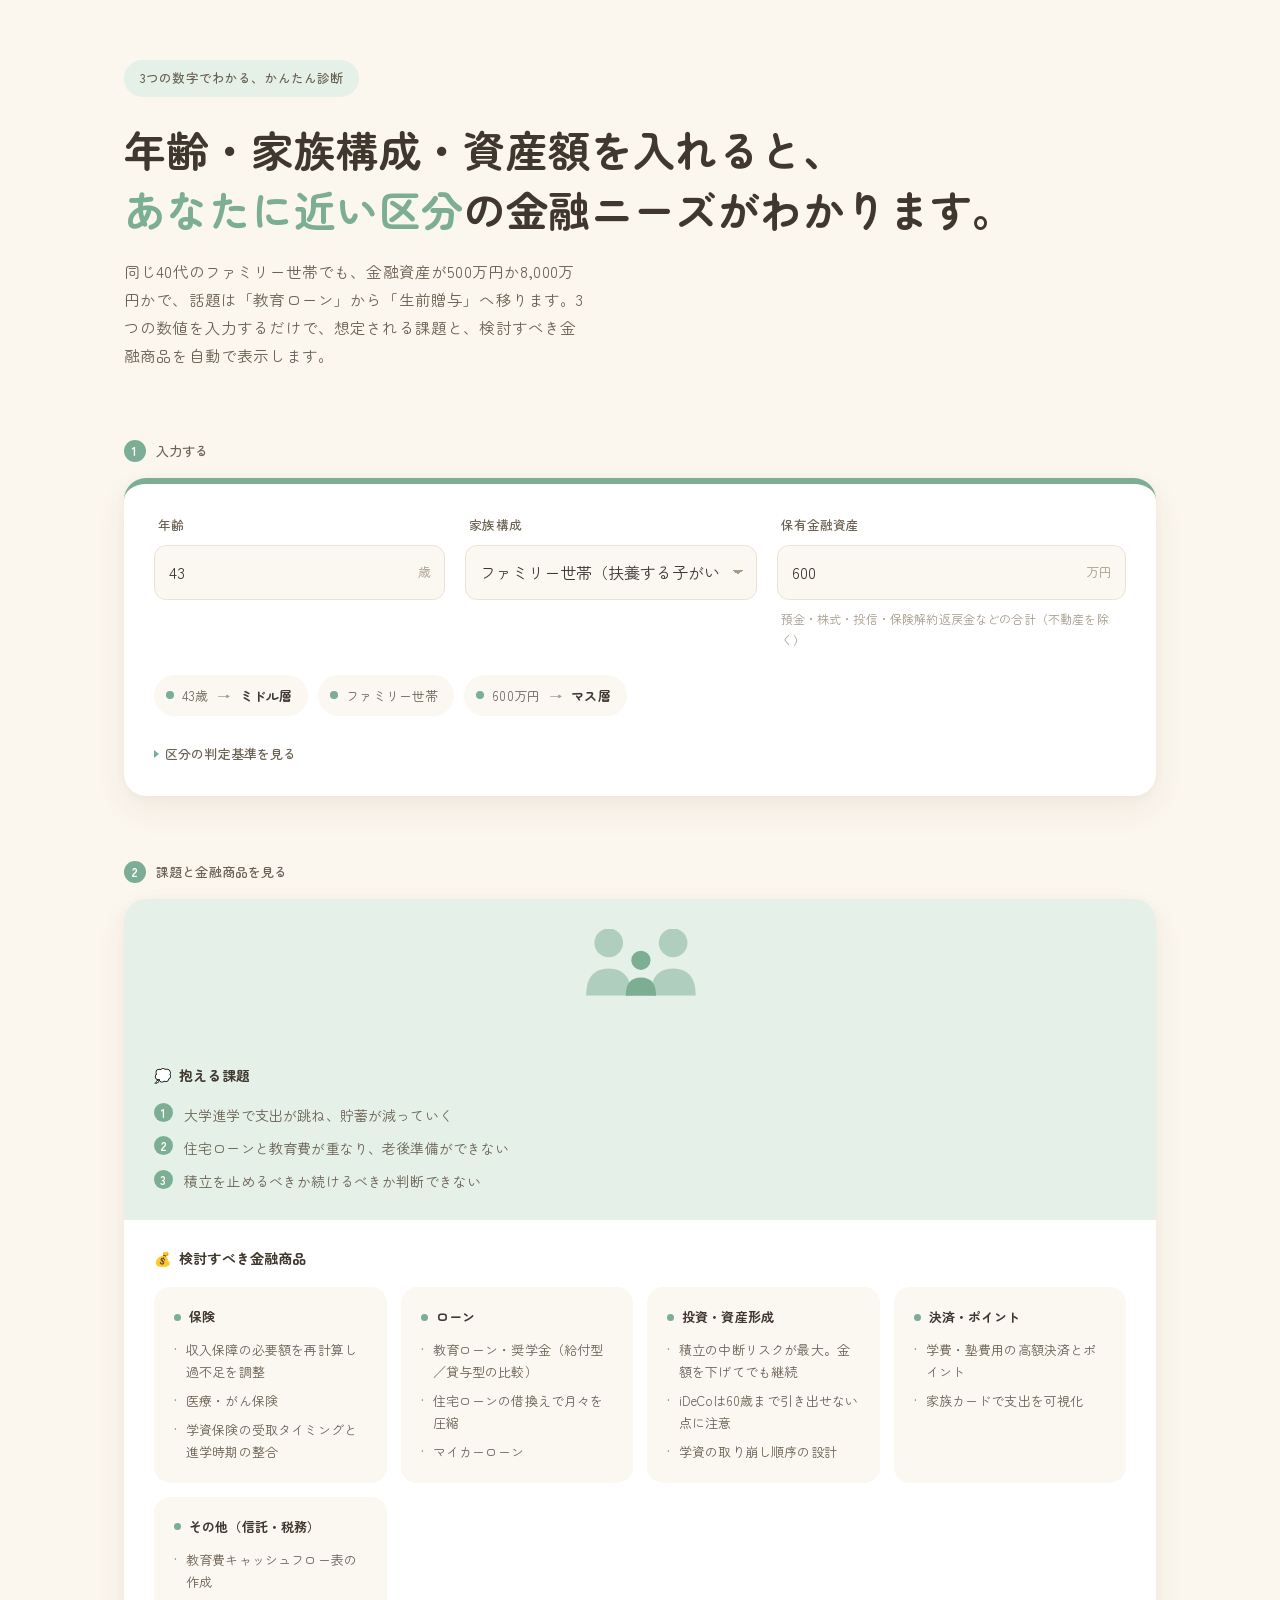
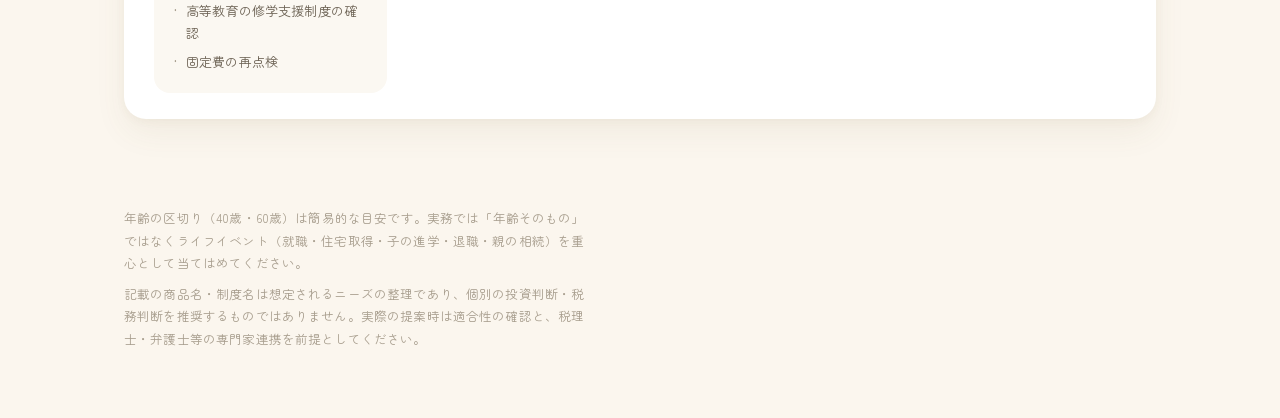
==== financial-segment-finder.html @ c8a55761 "feat: 年齢・家族構成・資産額から金融ニーズを診断するアプリを追加 3つの数値を入力すると27区分（年齢×世帯×資産）を自動判定し、想定される課題と検討すべき金融商品を表示する。  Co-Auth" ====
<!DOCTYPE html>
<html lang="ja">
<head>
<meta charset="utf-8">
<meta name="viewport" content="width=device-width, initial-scale=1">
<title>あなたの金融ニーズ診断 — 年齢×家族構成×資産</title>
<link rel="preconnect" href="https://fonts.googleapis.com">
<link rel="preconnect" href="https://fonts.gstatic.com" crossorigin>
<link href="https://fonts.googleapis.com/css2?family=Zen+Maru+Gothic:wght@400;500;700&display=swap" rel="stylesheet">
<style>
:root{
  --ink:#40382E;
  --ink-2:#6B6153;
  --muted:#A69C8C;
  --line:#ECE3D5;
  --paper:#FBF6EE;
  --surface:#FFFFFF;
  --surface-2:#FBF8F2;
  --mass:#7CAE93;
  --mass-soft:#E4F0E8;
  --upper:#E0A05F;
  --upper-soft:#FBEBD9;
  --wealth:#B489C4;
  --wealth-soft:#F3E7F6;
  --accent:var(--mass);
  --accent-soft:var(--mass-soft);
  --shadow:0 2px 10px rgba(120,96,60,.05), 0 14px 32px rgba(120,96,60,.07);
  --r-lg:22px;
  --r-md:16px;
  --r-sm:12px;
}
*{box-sizing:border-box}
html{-webkit-text-size-adjust:100%}
body{
  margin:0; background:var(--paper); color:var(--ink);
  font-family:"Zen Maru Gothic",-apple-system,"Hiragino Kaku Gothic ProN",sans-serif;
  font-size:15.5px; line-height:1.8; letter-spacing:.01em;
}
.wrap{max-width:1080px;margin:0 auto;padding:0 24px}

/* ---------- hero ---------- */
header{padding:60px 0 36px}
.eyebrow{
  display:inline-flex;align-items:center;gap:8px;
  font-size:12.5px;color:var(--ink-2);background:var(--accent-soft);
  padding:7px 16px;border-radius:999px;margin:0 0 22px;font-weight:500;
  transition:background .35s;
}
h1{
  font-family:"Zen Maru Gothic",sans-serif;font-weight:700;
  font-size:clamp(26px,4.6vw,42px);line-height:1.45;margin:0 0 18px;letter-spacing:.01em;
  text-wrap:balance;
}
h1 .n{font-style:normal;color:var(--accent);transition:color .4s}
.lede{max-width:58ch;color:var(--ink-2);margin:0}

/* ---------- form ---------- */
.form-sec{padding:20px 0 0}
.step-label{display:flex;align-items:center;gap:10px;font-size:13px;color:var(--ink-2);margin-bottom:16px;font-weight:500}
.step-num{
  display:inline-flex;align-items:center;justify-content:center;width:22px;height:22px;
  border-radius:999px;background:var(--accent);color:#fff;font-size:12px;font-weight:700;flex:0 0 auto;
  transition:background .35s;
}
.form-card{
  background:var(--surface);border-radius:var(--r-lg);padding:30px;
  box-shadow:var(--shadow);border-top:6px solid var(--accent);transition:border-color .35s;
}
.form-grid{display:grid;grid-template-columns:1fr 1fr 1.2fr;gap:20px}
.field{display:flex;flex-direction:column;gap:8px}
.field label{font-size:12.5px;color:var(--ink-2);font-weight:500;padding-left:4px}
.field .inputwrap{position:relative;display:flex;align-items:center}
.field input,.field select{
  width:100%;font:inherit;font-size:16px;color:var(--ink);background:var(--surface-2);
  border:1.5px solid var(--line);border-radius:var(--r-sm);padding:12px 14px;appearance:none;
  transition:border-color .2s, box-shadow .2s;
}
.field input[type="number"]{padding-right:46px}
.field .unit{position:absolute;right:14px;font-size:13px;color:var(--muted);pointer-events:none}
.field select{padding-right:34px;background-image:linear-gradient(45deg,transparent 50%,var(--muted) 50%),linear-gradient(135deg,var(--muted) 50%,transparent 50%);background-position:calc(100% - 18px) center,calc(100% - 13px) center;background-size:5px 5px,5px 5px;background-repeat:no-repeat}
.field input:focus,.field select:focus{outline:none;border-color:var(--accent);box-shadow:0 0 0 4px var(--accent-soft)}
.field .hint{font-size:12px;color:var(--muted);padding-left:4px}

.badges{display:flex;gap:10px;flex-wrap:wrap;margin-top:24px}
.badge{
  display:flex;align-items:center;gap:8px;padding:9px 16px 9px 12px;
  background:var(--surface-2);border-radius:999px;font-size:13px;color:var(--ink-2);
}
.badge .dot{width:8px;height:8px;border-radius:50%;background:var(--tint,var(--accent));flex:0 0 auto}
.badge b{font-weight:700;color:var(--ink)}
.badge .arrow{color:var(--muted);margin:0 1px}

details.legend{margin-top:22px}
details.legend summary{cursor:pointer;font-size:13px;color:var(--ink-2);list-style:none;font-weight:500;display:inline-flex;align-items:center;gap:6px}
details.legend summary::-webkit-details-marker{display:none}
details.legend summary::before{content:"";width:0;height:0;border-left:5px solid var(--accent);border-top:4px solid transparent;border-bottom:4px solid transparent;transition:transform .2s}
details.legend[open] summary::before{transform:rotate(90deg)}
.legend-grid{display:grid;grid-template-columns:repeat(3,1fr);gap:12px;margin-top:16px}
.legend-col{background:var(--surface-2);padding:16px 18px;border-radius:var(--r-md)}
.legend-col h4{font-size:12.5px;color:var(--ink-2);margin:0 0 10px;font-weight:700}
.legend-col ul{margin:0;padding:0;list-style:none;font-size:13px}
.legend-col li{padding:3px 0;color:var(--ink-2)}
.legend-col li b{color:var(--ink);font-weight:700}
.legend-col li span{color:var(--muted);font-size:11.5px}

/* ---------- result ---------- */
.result-sec{padding:34px 0 8px}
.result-empty{
  background:var(--surface);border-radius:var(--r-lg);padding:56px 28px;text-align:center;
  color:var(--muted);font-size:14px;border:1.5px dashed var(--line);
}
.detail{background:var(--surface);border-radius:var(--r-lg);box-shadow:var(--shadow);overflow:hidden}
.d-portrait{display:flex;align-items:center;justify-content:center;padding:30px 20px 16px;background:var(--tint-soft,var(--accent-soft));transition:background .3s}
.d-portrait svg{width:184px;height:92px;display:block}
.d-issues{padding:26px 30px;background:var(--tint-soft,var(--accent-soft));transition:background .3s}
.d-issues h4{margin:0 0 14px;font-size:14px;color:var(--ink);font-weight:700;display:flex;align-items:center;gap:8px}
.d-issues h4::before{content:"💭"}
.d-issues ol{margin:0;padding-left:0;list-style:none;display:grid;gap:8px;counter-reset:i}
.d-issues li{padding-left:30px;position:relative;font-size:14px;color:var(--ink-2)}
.d-issues li::before{
  content:counter(i);counter-increment:i;position:absolute;left:0;top:.05em;
  font-size:11.5px;font-weight:700;color:#fff;background:var(--tint,var(--accent));
  width:19px;height:19px;border-radius:50%;display:grid;place-items:center;
}
.d-products{padding:26px 30px}
.d-products>h4{margin:0 0 16px;font-size:14px;color:var(--ink);font-weight:700;display:flex;align-items:center;gap:8px}
.d-products>h4::before{content:"💰"}
.needs{display:grid;grid-template-columns:repeat(auto-fit,minmax(220px,1fr));gap:14px}
.need{background:var(--surface-2);padding:18px 20px 20px;border-radius:var(--r-md)}
.need h5{margin:0 0 10px;font-size:13px;font-weight:700;color:var(--ink);display:flex;align-items:center;gap:8px}
.need h5::before{content:"";width:7px;height:7px;border-radius:50%;background:var(--tint,var(--accent));flex:0 0 auto}
.need ul{margin:0;padding-left:0;list-style:none;display:grid;gap:7px}
.need li{font-size:13px;line-height:1.7;color:var(--ink-2);padding-left:12px;position:relative}
.need li::before{content:"·";position:absolute;left:0;color:var(--muted);font-weight:700}

footer{padding:44px 0 60px;margin-top:36px;color:var(--muted);font-size:12.5px}
footer p{max-width:66ch;margin:0 0 8px}

@media (max-width:820px){
  .form-grid{grid-template-columns:1fr}
  .legend-grid{grid-template-columns:1fr}
  .form-card{padding:22px}
}
@media (prefers-reduced-motion:reduce){*{transition:none!important;animation:none!important}}
@media print{footer{display:none}body{background:#fff}}
</style>
</head>
<body>
<div class="wrap">

<header>
  <span class="eyebrow" id="eyebrow">3つの数字でわかる、かんたん診断</span>
  <h1>年齢・家族構成・資産額を入れると、<br><em class="n">あなたに近い区分</em>の金融ニーズがわかります。</h1>
  <p class="lede">同じ40代のファミリー世帯でも、金融資産が500万円か8,000万円かで、話題は「教育ローン」から「生前贈与」へ移ります。3つの数値を入力するだけで、想定される課題と、検討すべき金融商品を自動で表示します。</p>
</header>

<section class="form-sec">
  <p class="step-label"><span class="step-num">1</span>入力する</p>
  <div class="form-card" id="formCard">
    <div class="form-grid">
      <div class="field">
        <label for="ageInput">年齢</label>
        <div class="inputwrap">
          <input type="number" id="ageInput" min="0" max="110" step="1" value="43" inputmode="numeric">
          <span class="unit">歳</span>
        </div>
      </div>
      <div class="field">
        <label for="hhInput">家族構成</label>
        <select id="hhInput">
          <option value="1">単身世帯</option>
          <option value="2">夫婦世帯（子なし／子が独立）</option>
          <option value="3" selected>ファミリー世帯（扶養する子がいる）</option>
        </select>
      </div>
      <div class="field">
        <label for="assetInput">保有金融資産</label>
        <div class="inputwrap">
          <input type="number" id="assetInput" min="0" step="10" value="600" inputmode="numeric">
          <span class="unit">万円</span>
        </div>
        <span class="hint">預金・株式・投信・保険解約返戻金などの合計（不動産を除く）</span>
      </div>
    </div>

    <div class="badges" id="badges"></div>

    <details class="legend">
      <summary>区分の判定基準を見る</summary>
      <div class="legend-grid">
        <div class="legend-col">
          <h4>年齢</h4>
          <ul>
            <li><b>若年層</b> <span>39歳以下</span></li>
            <li><b>ミドル層</b> <span>40〜59歳</span></li>
            <li><b>シニア層</b> <span>60歳以上</span></li>
          </ul>
        </div>
        <div class="legend-col">
          <h4>家族構成</h4>
          <ul>
            <li><b>単身世帯</b> <span>自分ひとりの意思決定</span></li>
            <li><b>夫婦世帯</b> <span>子なし／子独立後</span></li>
            <li><b>ファミリー世帯</b> <span>扶養する子がいる</span></li>
          </ul>
        </div>
        <div class="legend-col">
          <h4>保有金融資産</h4>
          <ul>
            <li><b>マス層</b> <span>3,000万円未満</span></li>
            <li><b>アッパーマス層</b> <span>3,000万円〜1億円未満</span></li>
            <li><b>富裕層</b> <span>1億円以上</span></li>
          </ul>
        </div>
      </div>
    </details>
  </div>
</section>

<section class="result-sec">
  <p class="step-label" style="margin-top:30px"><span class="step-num">2</span>課題と金融商品を見る</p>
  <div id="resultArea"></div>
</section>

<footer>
  <p>年齢の区切り（40歳・60歳）は簡易的な目安です。実務では「年齢そのもの」ではなくライフイベント（就職・住宅取得・子の進学・退職・親の相続）を重心として当てはめてください。</p>
  <p>記載の商品名・制度名は想定されるニーズの整理であり、個別の投資判断・税務判断を推奨するものではありません。実際の提案時は適合性の確認と、税理士・弁護士等の専門家連携を前提としてください。</p>
</footer>

</div>

<script>
const AGES={y:{n:"若年層"},m:{n:"ミドル層"},s:{n:"シニア層"}};
const HHS={1:{n:"単身世帯"},2:{n:"夫婦世帯"},3:{n:"ファミリー世帯"}};
const TIERS={
  a:{n:"マス層",tint:"var(--mass)",soft:"var(--mass-soft)",hex:"#7CAE93"},
  b:{n:"アッパーマス層",tint:"var(--upper)",soft:"var(--upper-soft)",hex:"#E0A05F"},
  c:{n:"富裕層",tint:"var(--wealth)",soft:"var(--wealth-soft)",hex:"#B489C4"}
};

function person(x,y,scale,color,opacity){
  return `<g transform="translate(${x} ${y}) scale(${scale})" fill="${color}" fill-opacity="${opacity}">
    <circle cx="0" cy="0" r="19"/>
    <path d="M -30 70 Q -30 34 0 34 Q 30 34 30 70 Z"/>
  </g>`;
}
function personSVG(hhKey,hex){
  let g="";
  if(hhKey==="1"){
    g=person(100,16,1,hex,1);
  }else if(hhKey==="2"){
    g=person(76,15,0.92,hex,0.55)+person(126,17,1,hex,1);
  }else{
    g=person(66,15,0.82,hex,0.5)+person(136,15,0.82,hex,0.5)+person(101,34,0.55,hex,1);
  }
  return `<svg viewBox="0 0 200 100" xmlns="http://www.w3.org/2000/svg" role="img" aria-label="世帯構成のイメージイラスト">${g}</svg>`;
}

const D={
"y1a":{issues:["手取りが増えず貯蓄ペースが上がらない","奨学金という負債を抱えたまま資産形成を始めていいのか分からない","保険は必要なのか、そもそも何に入るべきか判断できない"],
ins:["掛け捨ての就業不能・所得補償を最小限（死亡保障の必要性は低い）","医療は高額療養費制度を前提に薄く","スマホ保険・少額短期など『ついで加入』が接点になる"],
loan:["奨学金の借換え・繰上返済シミュレーション","リボ／カードローン残高の適正化と一本化","家賃保証、スマホ端末分割、少額のフリーローン"],
inv:["NISAつみたて投資枠 月1〜3万円、全世界株インデックス1本から","企業型DC／iDeCoの最低拠出","ポイント投資・100円積立など『心理的ハードルの低い入口』"],
pay:["給与受取をネット銀行に集約し手数料無料枠を活用","コード決済＋クレカを1経済圏に寄せて還元率を最大化","家計簿アプリ連携による支出の可視化"],
etc:["緊急予備資金（生活費3〜6か月）の確保が投資より先","給与前払い・BNPLの使いすぎ防止","ふるさと納税の初回体験"]},

"y1b":{issues:["所得税・住民税が重く、控除の使い残しがある","現預金と自社株に偏り、分散できていない","独身のまま、いつ何に備えるべきかの軸がない"],
ins:["高額の就業不能・所得補償（収入が資産形成の源泉）","変額保険・外貨建てを税制メリットの観点で検討","海外出張が多ければクレカ付帯を超える旅行傷害保険"],
loan:["単身向けマンション購入の住宅ローン＋住宅ローン控除","投資用ワンルームの勧誘に対する冷静な採算判断","有価証券担保ローン（自社株を売らずに手元流動性を作る）"],
inv:["NISA成長投資枠をフル活用、特定口座でETF・個別株","iDeCo／企業型DCのマッチング拠出","ロボアド・投資一任で管理工数を下げる","暗号資産・オルタナは資産の数%まで"],
pay:["プラチナカード（旅行傷害・ラウンジ・年会費見合い）","外貨決済・海外送金の手数料最適化"],
etc:["ふるさと納税の上限最適化","RSU／ストックオプションの課税タイミング相談","確定申告サポート"]},

"y1c":{issues:["事業リスクと個人資産が分離できていない","急増した資産の受け皿・運用体制がない","若くして相続・贈与を考える必要が出てきた"],
ins:["法人契約の生命保険・役員退職金原資","事業保障（借入・キーマンリスク）","高額の医療・海外旅行保険"],
loan:["収益不動産取得のプロパー融資／アパートローン","有価証券担保ローン（納税・投資機会への即応）"],
inv:["プライベートバンキング／ウェルスマネジメントの本格導入","私募ファンド・PE・ヘッジファンドなどオルタナ","未上場株投資・エンジェル投資","海外口座・通貨分散"],
pay:["インビテーション制のハイエンドカード、コンシェルジュ","法人カードと個人カードの明確な使い分け"],
etc:["資産管理会社の設立と法人での運用","自社株評価・事業承継の初期設計","税理士・弁護士とのチーム組成"]},

"y2a":{issues:["住宅取得の頭金と、借入可能額の上限が読めない","子どもを持った後の家計が想像できない","家計が『どんぶり』で、どちらがいくら貯めたか不明"],
ins:["収入保障保険（住宅取得と同時に必要保障額が立ち上がる）","団信の上乗せ（がん団信等）の要否判断","火災・地震保険、女性疾病"],
loan:["ペアローン／収入合算・連帯債務の設計","住宅ローン控除、フラット35、諸費用ローン","変動か固定かの金利タイプ選択"],
inv:["夫婦それぞれのNISAつみたて枠","財形住宅・社内預金","出産前の『貯めどき』を活かした先取り積立"],
pay:["共通口座＋家族カードで生活費を一本化","家計共有アプリ、生活費のポイント集約"],
etc:["出産・育休給付のキャッシュフロー試算","住宅取得等資金の贈与非課税枠（親からの援助）","ライフプラン表の初回作成"]},

"y2b":{issues:["高額な住宅ローンと投資を同時に進めてよいか","税負担が重く、使える控除を取りこぼしている","どちらかが働けなくなった時の耐性が読めない"],
ins:["高額の収入保障・就業不能（2人分の返済を単独で背負うリスク）","ドル建て終身・変額など資産性のある保険","勤務医であれば法人契約の可能性"],
loan:["1億円超のペアローン、金利上昇時のストレステスト","繰上返済と運用の期待リターン比較","住宅ローン控除期間中の返済戦略"],
inv:["夫婦それぞれNISAフル活用＋特定口座","投資一任・ファンドラップ／SMA","区分・1棟の不動産投資","iDeCo／企業型DC"],
pay:["プラチナ〜ブラック相当、旅行系ポイントの高効率化","外貨決済・海外送金"],
etc:["ふるさと納税上限の最適化","親からの贈与の年次計画","世帯バランスシートの作成"]},

"y2c":{issues:["承継した資産を自分たちで管理しきれていない","親世代の資産と一体で考える必要がある","収益不動産の運営が手間で、専門知識も足りない"],
ins:["生前贈与と組み合わせた保険活用","納税資金の確保","法人契約（資産管理会社での加入）"],
loan:["収益不動産のアパートローン・組替え資金","有価証券担保ローン"],
inv:["プライベートバンキング／ファンドラップ","私募REIT・不動産小口化商品","通貨・地域の分散、海外資産"],
pay:["ハイエンドカード、コンシェルジュサービス"],
etc:["家族信託・暦年贈与／相続時精算課税の設計","資産管理会社の設立","不動産管理の外部委託と収支の可視化"]},

"y3a":{issues:["教育費と住宅費が同時に発生し、貯蓄余力が薄い","万一の時に家族の生活費をどう賄うか","目先の支出に追われ、老後準備が完全に後回し"],
ins:["収入保障保険が最優先(必要保障額のピーク)","こども医療、火災・地震保険","学資保険はNISAとの比較で判断"],
loan:["住宅ローン（返済比率が高め、借換え余地の点検）","自動車ローン／残価設定型","将来の教育ローン・奨学金の見通し"],
inv:["少額でも継続できるNISAつみたて（金額より継続性）","児童手当を自動で積立に回す仕組み","子ども名義の口座と贈与の考え方"],
pay:["家族カードで支出を集約、日用品の高還元","公共料金・保険料の口座振替／クレカ払い"],
etc:["緊急予備資金3〜6か月の確保","固定費（通信・保険・サブスク）の一括見直し","児童手当・高校無償化など公的給付の把握"]},

"y3b":{issues:["私立・塾を含む教育費の総額が読めない","住宅ローンと教育費のダブル負担","親世代からの支援・相続をどう組み込むか"],
ins:["大型の収入保障＋定期保険","学資の代替としての外貨建て・変額","自営・法人役員なら法人契約"],
loan:["高額住宅ローン、繰上返済の意思決定","低利の教育ローン枠の確保"],
inv:["夫婦それぞれNISAフル＋特定口座","子ども名義の長期積立","外貨・債券を含む分散"],
pay:["学費・塾費用に耐える高限度額カード","年会費有料カードの損益分岐の確認"],
etc:["教育資金の一括贈与非課税制度の活用","祖父母を含めた三世代提案","教育費キャッシュフロー表の作成"]},

"y3c":{issues:["事業と家計の資金が分離できていない","高い税負担と、退職金・老後原資の準備","子3人の教育と、将来の承継"],
ins:["法人契約の逓増定期・長期平準定期","事業保障（借入・休業リスク）、所得補償","高額な医療・海外旅行保険"],
loan:["医療機器・設備のリース／ローン","開業ローンの借換え","収益不動産の取得資金"],
inv:["法人と個人を分けた運用設計","プライベートバンキング、私募ファンド","不動産、小規模企業共済・経営セーフティ共済"],
pay:["法人カード＋個人ハイエンドカードの使い分け"],
etc:["医療法人化の検討","教育資金贈与、家族信託","後継者育成と承継の長期設計"]},

"m1a":{issues:["老後資金が足りるのか、漠然とした不安がある","親の介護と自分の医療費、どちらも自分で背負う","独身ゆえ、倒れた時に頼る先がない"],
ins:["医療・がん・介護保険（自分の生活を守る保障）","就業不能保険。死亡保障のニーズは低い","親の医療・介護費用の負担想定"],
loan:["賃貸か持家かの決断（単身向け住宅ローンの与信）","マイカーローン、少額のフリーローン"],
inv:["iDeCoの所得控除メリットが最も効く層","NISAつみたてで残り20年の複利を取りにいく","退職金・年金額を前提とした受給シミュレーション"],
pay:["生活費のポイント集約、サブスクの棚卸し","公共料金のクレカ払い"],
etc:["身元保証・任意後見の初期相談","親の資産・保険の把握と、実家の処分方針","おひとりさま向けの終活・死後事務"]},

"m1b":{issues:["自分の資産を最終的に誰に遺すのか決めていない","判断能力が落ちた時に資産が凍結されるリスク","運用が預金と投信に偏り、次の一手が見えない"],
ins:["介護・認知症保険、医療保険","所得補償（自営のため公的保障が薄い）","一時払終身（遺贈先を指定できる点が有効）"],
loan:["自宅購入・リノベーションローン","有価証券担保ローン（事業資金の機動的確保）"],
inv:["コア・サテライト戦略の導入","債券・外貨・不動産への分散","投資一任・ファンドラップで運用の外部化","小規模企業共済・iDeCo"],
pay:["ハイエンドカード、趣味・旅行系ポイント"],
etc:["遺言の作成（兄弟姉妹相続・国庫帰属の回避）","任意後見・死後事務委任契約","家族信託、身元保証サービス"]},

"m1c":{issues:["承継する相手がいない（親族内承継が難しい）","相続人が兄弟姉妹・甥姪となり、争いの火種がある","自社株の評価が高く、納税資金が読めない"],
ins:["法人契約の生命保険、役員退職金原資","納税資金確保のための一時払終身","介護・認知症保険"],
loan:["事業・不動産のプロパー融資","有価証券担保ローン"],
inv:["プライベートバンキング","私募・オルタナ、不動産、海外分散","資産管理会社を通じた運用"],
pay:["インビテーション制カード、法人カード"],
etc:["遺言・遺言信託（最優先）","M&Aによる第三者承継の検討","任意後見、寄付・遺贈、財団設立"]},

"m2a":{issues:["いわゆる老後資金2,000万円に届くか不安","住宅ローンを退職までに返し切れるか","退職金の使い道を決めていない"],
ins:["死亡保障を縮小し、医療・がん・介護へシフト","払済保険への変更で保険料負担を軽く","親の介護に備える保障"],
loan:["住宅ローンの繰上返済・借換えの損益判断","水回り・屋根等のリフォームローン"],
inv:["iDeCo・NISAでの追い込み（残り10〜15年）","退職金の受取方法（一時金／年金）の事前設計","公的年金の繰下げ受給の検討"],
pay:["生活防衛的な高還元カード、公共料金の集約"],
etc:["ねんきん定期便の読み解きと受給額の確定","親の相続の当事者になる準備","実家の空き家問題"]},

"m2b":{issues:["増やす局面から、取り崩す局面への切替え方が分からない","親からの相続と、自分たちの相続対策が同時に来る","子への支援をどこまでするか"],
ins:["一時払終身（生命保険の非課税枠を使った相続対策）","介護・認知症、医療","保障の整理と払済み化"],
loan:["住宅ローンの完済・借換え","二世帯リフォーム、セカンドハウス取得"],
inv:["出口を意識した資産配分（債券・安定資産の比率を上げる）","ファンドラップ、外貨、不動産","退職金プレ・アフターの運用相談"],
pay:["旅行・趣味に強いカード、家族カード"],
etc:["生前贈与の年次実行（暦年／相続時精算課税）","実家の空き家対策、不動産の名義整理","遺言・家族信託の検討開始"]},

"m2c":{issues:["自社株の評価が高く、そのままでは納税できない","複数の不動産が分けにくく、争族リスクがある","経営から資産管理へ、重心を移す時期"],
ins:["逓増定期・長期平準定期、一時払終身","納税資金の確保","法人契約と個人契約の整理"],
loan:["自社株買取・承継資金の融資","収益不動産の組替え資金","有価証券担保ローン"],
inv:["プライベートバンキング、私募・オルタナ","資産管理会社での運用、海外分散"],
pay:["ブラックカード、法人カード、コンシェルジュ"],
etc:["事業承継税制の適用検討、持株会社化","家族信託、遺言","後継者育成、慈善寄付・財団"]},

"m3a":{issues:["大学進学で支出が跳ね、貯蓄が減っていく","住宅ローンと教育費が重なり、老後準備ができない","積立を止めるべきか続けるべきか判断できない"],
ins:["収入保障の必要額を再計算し過不足を調整","医療・がん保険","学資保険の受取タイミングと進学時期の整合"],
loan:["教育ローン・奨学金（給付型／貸与型の比較）","住宅ローンの借換えで月々を圧縮","マイカーローン"],
inv:["積立の中断リスクが最大。金額を下げてでも継続","iDeCoは60歳まで引き出せない点に注意","学資の取り崩し順序の設計"],
pay:["学費・塾費用の高額決済とポイント","家族カードで支出を可視化"],
etc:["教育費キャッシュフロー表の作成","高等教育の修学支援制度の確認","固定費の再点検"]},

"m3b":{issues:["私立・留学で教育費が読みにくい","教育費と老後資金の両立","親の相続と自分たちの資産計画が重なる"],
ins:["死亡保障を縮小し、資産性のある保険へ組替え","介護・医療","親の相続に備えた納税資金"],
loan:["教育ローン、住宅ローンの繰上返済判断","セカンドハウス・投資用不動産"],
inv:["夫婦NISAフル＋特定口座","債券・外貨で安定資産を厚く","ファンドラップ、不動産"],
pay:["高限度額カード、留学関連の外貨決済・海外送金"],
etc:["教育資金の一括贈与、住宅取得資金贈与","実家の相続対策・不動産の分割方針","世帯バランスシートの作成"]},

"m3c":{issues:["次世代への移転を、税負担を抑えつつ計画的に進めたい","自社株が資産の大半を占め流動性がない","子に資産を渡す前に金融リテラシーを持たせたい"],
ins:["逓増定期、一時払終身、納税資金対策","事業保障、法人契約の整理"],
loan:["自社株・不動産の取得資金","有価証券担保ローン"],
inv:["プライベートバンキング、私募・PE","不動産、海外分散","資産管理会社での運用"],
pay:["ブラック／法人カード、コンシェルジュ"],
etc:["事業承継の長期設計、持株会社化","家族信託、ファミリーガバナンス","子への金融教育プログラム"]},

"s1a":{issues:["年金だけでは生活費が足りず、資産が目減りする","医療・介護が必要になった時の費用と、頼る人がいない","持家が資産の大半で、現金化できていない"],
ins:["引受基準緩和型の医療・介護保険","少額短期保険、葬儀費用の準備","既契約の整理（払いすぎの点検）"],
loan:["リバースモーゲージ・不動産担保型生活資金","リースバック（条件を慎重に精査）","過剰なリフォームローンの勧誘への注意"],
inv:["元本重視。個人向け国債、定期預金の優遇金利","リスク商品の適合性は厳しく判断すべき層","取り崩し計画（何歳までいくら使えるか）の見える化"],
pay:["シンプルな決済手段に絞る、公共料金の口座振替","特殊詐欺・不正利用のモニタリングと上限設定"],
etc:["身元保証・死後事務委任","代理人カード、家族の連絡先登録","地域包括支援センター等との連携"]},

"s1b":{issues:["認知機能が落ちた時に口座や資産が凍結される","取り崩しの順序と、資産が何歳まで持つか","子2人にどう分けるか決めていない"],
ins:["一時払終身（非課税枠・受取人指定による円滑な移転）","介護・認知症保険、医療保険"],
loan:["原則不要。必要時は不動産担保型を検討"],
inv:["取り崩し前提のポートフォリオ（安定資産中心）","定期売却サービス、個人年金・年金保険","債券・預金の満期分散"],
pay:["代理人カード、利用上限設定、不正検知の強化"],
etc:["家族信託・任意後見（最優先テーマ）","遺言の作成","口座・保険・デジタル遺産の棚卸し","金融ジェロントロジーに配慮した対応"]},

"s1c":{issues:["法定相続人が甥姪となり、意図が反映されにくい","相続税の納税資金と、資産の分けにくさ","自分の意思を残す仕組みがない"],
ins:["一時払終身（受取人指定で確実に渡す）","納税資金の確保","介護・認知症保険"],
loan:["有価証券担保ローン（納税・機動的資金）"],
inv:["プライベートバンキング、債券中心の保守運用","不動産、海外分散","資産管理会社での運用"],
pay:["ハイエンドカード＋代理人カード"],
etc:["遺言信託（最重要）","寄付・遺贈、公益財団の設立","任意後見、税理士・弁護士とのチーム体制"]},

"s2a":{issues:["まとまった退職金の置き場が決まらない","医療・介護がいつ、いくらかかるか読めない","年金の受け取り方で損得があると聞いたが分からない"],
ins:["医療・がん・介護保険","保障の整理・払済み化で固定費を圧縮","夫婦それぞれの必要保障の見直し"],
loan:["リフォームローン、車の買い替え資金","住宅ローンは完済済み"],
inv:["退職金定期＋バランス型のセット提案（手数料に注意）","個人向け国債、iDeCo／DCの受取方法（一時金・年金・併用）","取り崩しペースの設計"],
pay:["年金受取口座の優遇、シニア向け割引","生活費の高還元カード"],
etc:["公的年金の繰下げ受給の損益分岐","高額療養費・介護保険の自己負担の理解","親世代の相続の当事者対応"]},

"s2b":{issues:["資産寿命をどこまで延ばせるか","認知症になった時に資産が動かせなくなる","孫への支援と相続税のバランス"],
ins:["一時払終身（500万円×法定相続人の非課税枠の活用）","介護・認知症保険、医療保険"],
loan:["原則不要。二世帯リフォーム時に不動産担保を検討"],
inv:["定額／定率の取り崩し設計","債券・年金保険で安定収入を作る","ファンドラップ、預金の満期分散"],
pay:["代理人カード、家族カード","支援を兼ねた贈与と決済の使い分け"],
etc:["暦年贈与の年次実行、教育資金の一括贈与","家族信託・任意後見","遺言、実家・空き家の対策"]},

"s2c":{issues:["相続税の圧縮と、納税資金の手当てが両立しない","不動産が多く、子2人で公平に分けられない","家族間で資産の話をしたことがない"],
ins:["一時払終身、生前贈与プランと組み合わせた設計","納税資金の確保（物納・延納の回避）"],
loan:["有価証券担保ローン","不動産の組替え・買替え資金"],
inv:["プライベートバンキング","債券・私募REIT、海外分散","資産管理会社での保有"],
pay:["ブラックカード、代理人カード"],
etc:["遺言・遺言信託（争族回避の要）","不動産の組替え／法人化による分割しやすさの確保","家族会議・ファミリーガバナンス","寄付・社会貢献"]},

"s3a":{issues:["教育費と老後準備が同時進行で、どちらも足りない","親の介護費用を誰がどこまで負担するか","再雇用後の収入減にどう備えるか"],
ins:["医療・がん・介護保険","保障の縮小と保険料の圧縮","親の医療費・介護費のカバー"],
loan:["教育ローン・奨学金","住宅ローンの完済前倒し／退職金での返済判断","バリアフリーリフォーム"],
inv:["遅れた老後準備のキャッチアップ（iDeCo・NISA）","退職金プレ相談、受取方法の設計"],
pay:["家族カード、固定費（通信・保険）の削減"],
etc:["60歳以降の就労と在職老齢年金の設計","親の資産凍結対策（代理人届・任意後見）","介護保険サービスの利用計画"]},

"s3b":{issues:["子への支援と、自分たちの老後資金の線引き","三世代での資金の移し方が分からない","退職後の収入と取り崩しの設計"],
ins:["一時払終身（相続対策）","介護・認知症、医療"],
loan:["親子リレー返済・連帯保証など子の住宅ローン支援","二世帯リフォーム"],
inv:["取り崩し設計（定額／定率）","債券・年金保険で安定収入","ファンドラップ、退職金運用"],
pay:["家族カード、代理人カードの事前登録"],
etc:["住宅取得等資金の贈与非課税、暦年贈与","遺言、家族信託","実家（親世代）の相続対応"]},

"s3c":{issues:["承継を完了させるまでの実務とスケジュール","巨額の相続税に対する納税資金","一族内の合意形成と、次世代の統治"],
ins:["一時払終身、逓増定期","納税資金の確保、法人契約の整理"],
loan:["自社株買取・納税資金の融資","有価証券担保ローン、不動産の組替え資金"],
inv:["プライベートバンキング、私募・オルタナ","不動産、海外分散","資産管理会社・持株会社での運用"],
pay:["ブラック／法人カード、コンシェルジュ"],
etc:["事業承継税制の適用と実行","家族信託、ファミリーオフィス","慈善財団、次世代への金融教育","家族憲章・ファミリーガバナンス"]}
};

const CAT=[["ins","保険"],["loan","ローン"],["inv","投資・資産形成"],["pay","決済・ポイント"],["etc","その他（信託・税務）"]];

const ageInput=document.getElementById("ageInput");
const hhInput=document.getElementById("hhInput");
const assetInput=document.getElementById("assetInput");
const badges=document.getElementById("badges");
const resultArea=document.getElementById("resultArea");
const formCard=document.getElementById("formCard");
const root=document.documentElement;

function classify(age,assets){
  const ageKey = age<40 ? "y" : age<60 ? "m" : "s";
  const tierKey = assets<3000 ? "a" : assets<10000 ? "b" : "c";
  return {ageKey,tierKey};
}

function fmtAsset(v){
  return v>=10000 ? (v/10000).toFixed(v%10000===0?0:1)+"億円" : v.toLocaleString("ja-JP")+"万円";
}

function detailHTML(id,t){
  const d=D[id];
  const hhKey=id[1];
  return `<div class="d-portrait" style="--tint-soft:${t.soft}">${personSVG(hhKey,t.hex)}</div>
  <div class="d-issues" style="--tint:${t.tint};--tint-soft:${t.soft}"><h4>抱える課題</h4><ol>${d.issues.map(x=>`<li>${x}</li>`).join("")}</ol></div>
  <div class="d-products" style="--tint:${t.tint}"><h4>検討すべき金融商品</h4>
    <div class="needs">${CAT.map(([k,n])=>
      `<div class="need"><h5>${n}</h5><ul>${d[k].map(x=>`<li>${x}</li>`).join("")}</ul></div>`).join("")}</div>
  </div>`;
}

function update(){
  const age=parseInt(ageInput.value,10);
  const hhKey=hhInput.value;
  const assets=parseFloat(assetInput.value);

  if(!Number.isFinite(age)||age<0||!Number.isFinite(assets)||assets<0){
    badges.innerHTML="";
    resultArea.innerHTML=`<div class="result-empty">年齢と保有金融資産を入力すると、課題と金融商品が表示されます。</div>`;
    return;
  }

  const {ageKey,tierKey}=classify(age,assets);
  const id=ageKey+hhKey+tierKey;
  const t=TIERS[tierKey];

  root.style.setProperty("--accent",t.tint);
  root.style.setProperty("--accent-soft",t.soft);

  badges.innerHTML=`
    <div class="badge" style="--tint:${t.tint}"><span class="dot"></span>${age}歳 <span class="arrow">→</span> <b>${AGES[ageKey].n}</b></div>
    <div class="badge" style="--tint:${t.tint}"><span class="dot"></span>${HHS[hhKey].n}</div>
    <div class="badge" style="--tint:${t.tint}"><span class="dot"></span>${fmtAsset(assets)} <span class="arrow">→</span> <b>${t.n}</b></div>
  `;

  const detail=document.createElement("div");
  detail.className="detail";
  detail.innerHTML=detailHTML(id,t);
  resultArea.innerHTML="";
  resultArea.appendChild(detail);
}

[ageInput,hhInput,assetInput].forEach(el=>el.addEventListener("input",update));
update();
</script>
</body>
</html>
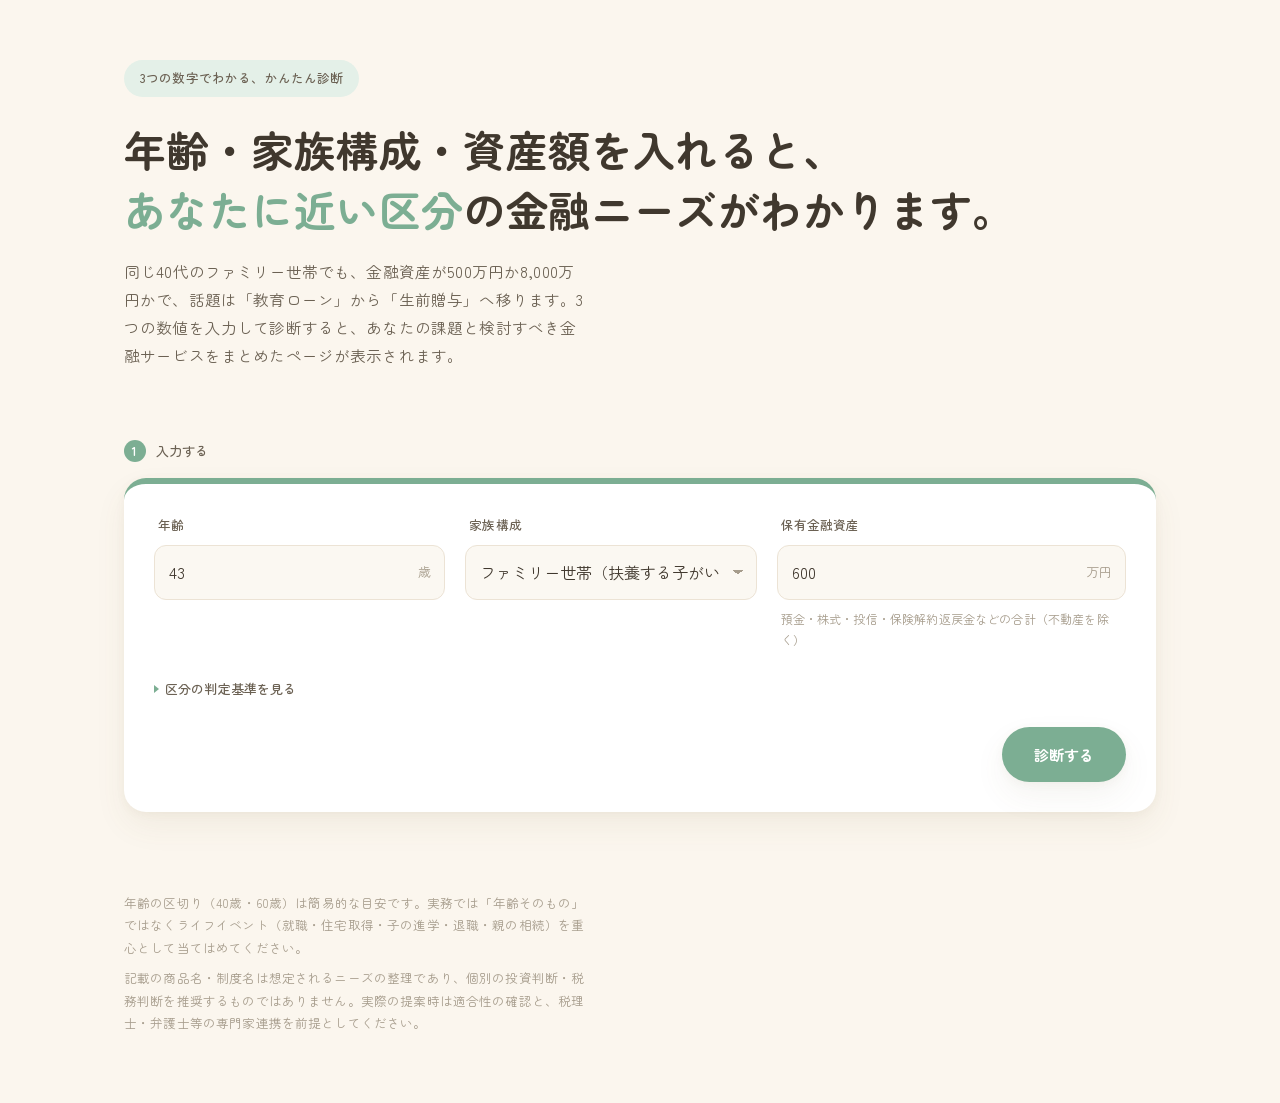
==== commit 40532832: "feat: 診断結果を専用ページで表示するよう変更 入力ページはフォーム送信で結果ページに遷移する構成に変更し、結果ページで「あなたの課題はこれです」「検討すべき金融サービスは以下です」を表示。データ" ====
--- a/financial-segment-finder.html
+++ b/financial-segment-finder.html
@@ -7,167 +7,31 @@
 <link rel="preconnect" href="https://fonts.googleapis.com">
 <link rel="preconnect" href="https://fonts.gstatic.com" crossorigin>
 <link href="https://fonts.googleapis.com/css2?family=Zen+Maru+Gothic:wght@400;500;700&display=swap" rel="stylesheet">
-<style>
-:root{
-  --ink:#40382E;
-  --ink-2:#6B6153;
-  --muted:#A69C8C;
-  --line:#ECE3D5;
-  --paper:#FBF6EE;
-  --surface:#FFFFFF;
-  --surface-2:#FBF8F2;
-  --mass:#7CAE93;
-  --mass-soft:#E4F0E8;
-  --upper:#E0A05F;
-  --upper-soft:#FBEBD9;
-  --wealth:#B489C4;
-  --wealth-soft:#F3E7F6;
-  --accent:var(--mass);
-  --accent-soft:var(--mass-soft);
-  --shadow:0 2px 10px rgba(120,96,60,.05), 0 14px 32px rgba(120,96,60,.07);
-  --r-lg:22px;
-  --r-md:16px;
-  --r-sm:12px;
-}
-*{box-sizing:border-box}
-html{-webkit-text-size-adjust:100%}
-body{
-  margin:0; background:var(--paper); color:var(--ink);
-  font-family:"Zen Maru Gothic",-apple-system,"Hiragino Kaku Gothic ProN",sans-serif;
-  font-size:15.5px; line-height:1.8; letter-spacing:.01em;
-}
-.wrap{max-width:1080px;margin:0 auto;padding:0 24px}
-
-/* ---------- hero ---------- */
-header{padding:60px 0 36px}
-.eyebrow{
-  display:inline-flex;align-items:center;gap:8px;
-  font-size:12.5px;color:var(--ink-2);background:var(--accent-soft);
-  padding:7px 16px;border-radius:999px;margin:0 0 22px;font-weight:500;
-  transition:background .35s;
-}
-h1{
-  font-family:"Zen Maru Gothic",sans-serif;font-weight:700;
-  font-size:clamp(26px,4.6vw,42px);line-height:1.45;margin:0 0 18px;letter-spacing:.01em;
-  text-wrap:balance;
-}
-h1 .n{font-style:normal;color:var(--accent);transition:color .4s}
-.lede{max-width:58ch;color:var(--ink-2);margin:0}
-
-/* ---------- form ---------- */
-.form-sec{padding:20px 0 0}
-.step-label{display:flex;align-items:center;gap:10px;font-size:13px;color:var(--ink-2);margin-bottom:16px;font-weight:500}
-.step-num{
-  display:inline-flex;align-items:center;justify-content:center;width:22px;height:22px;
-  border-radius:999px;background:var(--accent);color:#fff;font-size:12px;font-weight:700;flex:0 0 auto;
-  transition:background .35s;
-}
-.form-card{
-  background:var(--surface);border-radius:var(--r-lg);padding:30px;
-  box-shadow:var(--shadow);border-top:6px solid var(--accent);transition:border-color .35s;
-}
-.form-grid{display:grid;grid-template-columns:1fr 1fr 1.2fr;gap:20px}
-.field{display:flex;flex-direction:column;gap:8px}
-.field label{font-size:12.5px;color:var(--ink-2);font-weight:500;padding-left:4px}
-.field .inputwrap{position:relative;display:flex;align-items:center}
-.field input,.field select{
-  width:100%;font:inherit;font-size:16px;color:var(--ink);background:var(--surface-2);
-  border:1.5px solid var(--line);border-radius:var(--r-sm);padding:12px 14px;appearance:none;
-  transition:border-color .2s, box-shadow .2s;
-}
-.field input[type="number"]{padding-right:46px}
-.field .unit{position:absolute;right:14px;font-size:13px;color:var(--muted);pointer-events:none}
-.field select{padding-right:34px;background-image:linear-gradient(45deg,transparent 50%,var(--muted) 50%),linear-gradient(135deg,var(--muted) 50%,transparent 50%);background-position:calc(100% - 18px) center,calc(100% - 13px) center;background-size:5px 5px,5px 5px;background-repeat:no-repeat}
-.field input:focus,.field select:focus{outline:none;border-color:var(--accent);box-shadow:0 0 0 4px var(--accent-soft)}
-.field .hint{font-size:12px;color:var(--muted);padding-left:4px}
-
-.badges{display:flex;gap:10px;flex-wrap:wrap;margin-top:24px}
-.badge{
-  display:flex;align-items:center;gap:8px;padding:9px 16px 9px 12px;
-  background:var(--surface-2);border-radius:999px;font-size:13px;color:var(--ink-2);
-}
-.badge .dot{width:8px;height:8px;border-radius:50%;background:var(--tint,var(--accent));flex:0 0 auto}
-.badge b{font-weight:700;color:var(--ink)}
-.badge .arrow{color:var(--muted);margin:0 1px}
-
-details.legend{margin-top:22px}
-details.legend summary{cursor:pointer;font-size:13px;color:var(--ink-2);list-style:none;font-weight:500;display:inline-flex;align-items:center;gap:6px}
-details.legend summary::-webkit-details-marker{display:none}
-details.legend summary::before{content:"";width:0;height:0;border-left:5px solid var(--accent);border-top:4px solid transparent;border-bottom:4px solid transparent;transition:transform .2s}
-details.legend[open] summary::before{transform:rotate(90deg)}
-.legend-grid{display:grid;grid-template-columns:repeat(3,1fr);gap:12px;margin-top:16px}
-.legend-col{background:var(--surface-2);padding:16px 18px;border-radius:var(--r-md)}
-.legend-col h4{font-size:12.5px;color:var(--ink-2);margin:0 0 10px;font-weight:700}
-.legend-col ul{margin:0;padding:0;list-style:none;font-size:13px}
-.legend-col li{padding:3px 0;color:var(--ink-2)}
-.legend-col li b{color:var(--ink);font-weight:700}
-.legend-col li span{color:var(--muted);font-size:11.5px}
-
-/* ---------- result ---------- */
-.result-sec{padding:34px 0 8px}
-.result-empty{
-  background:var(--surface);border-radius:var(--r-lg);padding:56px 28px;text-align:center;
-  color:var(--muted);font-size:14px;border:1.5px dashed var(--line);
-}
-.detail{background:var(--surface);border-radius:var(--r-lg);box-shadow:var(--shadow);overflow:hidden}
-.d-portrait{display:flex;align-items:center;justify-content:center;padding:30px 20px 16px;background:var(--tint-soft,var(--accent-soft));transition:background .3s}
-.d-portrait svg{width:184px;height:92px;display:block}
-.d-issues{padding:26px 30px;background:var(--tint-soft,var(--accent-soft));transition:background .3s}
-.d-issues h4{margin:0 0 14px;font-size:14px;color:var(--ink);font-weight:700;display:flex;align-items:center;gap:8px}
-.d-issues h4::before{content:"💭"}
-.d-issues ol{margin:0;padding-left:0;list-style:none;display:grid;gap:8px;counter-reset:i}
-.d-issues li{padding-left:30px;position:relative;font-size:14px;color:var(--ink-2)}
-.d-issues li::before{
-  content:counter(i);counter-increment:i;position:absolute;left:0;top:.05em;
-  font-size:11.5px;font-weight:700;color:#fff;background:var(--tint,var(--accent));
-  width:19px;height:19px;border-radius:50%;display:grid;place-items:center;
-}
-.d-products{padding:26px 30px}
-.d-products>h4{margin:0 0 16px;font-size:14px;color:var(--ink);font-weight:700;display:flex;align-items:center;gap:8px}
-.d-products>h4::before{content:"💰"}
-.needs{display:grid;grid-template-columns:repeat(auto-fit,minmax(220px,1fr));gap:14px}
-.need{background:var(--surface-2);padding:18px 20px 20px;border-radius:var(--r-md)}
-.need h5{margin:0 0 10px;font-size:13px;font-weight:700;color:var(--ink);display:flex;align-items:center;gap:8px}
-.need h5::before{content:"";width:7px;height:7px;border-radius:50%;background:var(--tint,var(--accent));flex:0 0 auto}
-.need ul{margin:0;padding-left:0;list-style:none;display:grid;gap:7px}
-.need li{font-size:13px;line-height:1.7;color:var(--ink-2);padding-left:12px;position:relative}
-.need li::before{content:"·";position:absolute;left:0;color:var(--muted);font-weight:700}
-
-footer{padding:44px 0 60px;margin-top:36px;color:var(--muted);font-size:12.5px}
-footer p{max-width:66ch;margin:0 0 8px}
-
-@media (max-width:820px){
-  .form-grid{grid-template-columns:1fr}
-  .legend-grid{grid-template-columns:1fr}
-  .form-card{padding:22px}
-}
-@media (prefers-reduced-motion:reduce){*{transition:none!important;animation:none!important}}
-@media print{footer{display:none}body{background:#fff}}
-</style>
+<link rel="stylesheet" href="financial-segment-style.css">
 </head>
 <body>
 <div class="wrap">
 
 <header>
-  <span class="eyebrow" id="eyebrow">3つの数字でわかる、かんたん診断</span>
+  <span class="eyebrow">3つの数字でわかる、かんたん診断</span>
   <h1>年齢・家族構成・資産額を入れると、<br><em class="n">あなたに近い区分</em>の金融ニーズがわかります。</h1>
-  <p class="lede">同じ40代のファミリー世帯でも、金融資産が500万円か8,000万円かで、話題は「教育ローン」から「生前贈与」へ移ります。3つの数値を入力するだけで、想定される課題と、検討すべき金融商品を自動で表示します。</p>
+  <p class="lede">同じ40代のファミリー世帯でも、金融資産が500万円か8,000万円かで、話題は「教育ローン」から「生前贈与」へ移ります。3つの数値を入力して診断すると、あなたの課題と検討すべき金融サービスをまとめたページが表示されます。</p>
 </header>
 
 <section class="form-sec">
   <p class="step-label"><span class="step-num">1</span>入力する</p>
-  <div class="form-card" id="formCard">
+  <form class="form-card" action="financial-segment-result.html" method="get">
     <div class="form-grid">
       <div class="field">
         <label for="ageInput">年齢</label>
         <div class="inputwrap">
-          <input type="number" id="ageInput" min="0" max="110" step="1" value="43" inputmode="numeric">
+          <input type="number" id="ageInput" name="age" min="0" max="110" step="1" value="43" inputmode="numeric" required>
           <span class="unit">歳</span>
         </div>
       </div>
       <div class="field">
         <label for="hhInput">家族構成</label>
-        <select id="hhInput">
+        <select id="hhInput" name="hh">
           <option value="1">単身世帯</option>
           <option value="2">夫婦世帯（子なし／子が独立）</option>
           <option value="3" selected>ファミリー世帯（扶養する子がいる）</option>
@@ -176,14 +40,12 @@
       <div class="field">
         <label for="assetInput">保有金融資産</label>
         <div class="inputwrap">
-          <input type="number" id="assetInput" min="0" step="10" value="600" inputmode="numeric">
+          <input type="number" id="assetInput" name="assets" min="0" step="10" value="600" inputmode="numeric" required>
           <span class="unit">万円</span>
         </div>
         <span class="hint">預金・株式・投信・保険解約返戻金などの合計（不動産を除く）</span>
       </div>
     </div>
-
-    <div class="badges" id="badges"></div>
 
     <details class="legend">
       <summary>区分の判定基準を見る</summary>
@@ -214,12 +76,11 @@
         </div>
       </div>
     </details>
-  </div>
-</section>
 
-<section class="result-sec">
-  <p class="step-label" style="margin-top:30px"><span class="step-num">2</span>課題と金融商品を見る</p>
-  <div id="resultArea"></div>
+    <div class="submit-row">
+      <button type="submit" class="submit-btn">診断する</button>
+    </div>
+  </form>
 </section>
 
 <footer>
@@ -228,289 +89,5 @@
 </footer>
 
 </div>
-
-<script>
-const AGES={y:{n:"若年層"},m:{n:"ミドル層"},s:{n:"シニア層"}};
-const HHS={1:{n:"単身世帯"},2:{n:"夫婦世帯"},3:{n:"ファミリー世帯"}};
-const TIERS={
-  a:{n:"マス層",tint:"var(--mass)",soft:"var(--mass-soft)",hex:"#7CAE93"},
-  b:{n:"アッパーマス層",tint:"var(--upper)",soft:"var(--upper-soft)",hex:"#E0A05F"},
-  c:{n:"富裕層",tint:"var(--wealth)",soft:"var(--wealth-soft)",hex:"#B489C4"}
-};
-
-function person(x,y,scale,color,opacity){
-  return `<g transform="translate(${x} ${y}) scale(${scale})" fill="${color}" fill-opacity="${opacity}">
-    <circle cx="0" cy="0" r="19"/>
-    <path d="M -30 70 Q -30 34 0 34 Q 30 34 30 70 Z"/>
-  </g>`;
-}
-function personSVG(hhKey,hex){
-  let g="";
-  if(hhKey==="1"){
-    g=person(100,16,1,hex,1);
-  }else if(hhKey==="2"){
-    g=person(76,15,0.92,hex,0.55)+person(126,17,1,hex,1);
-  }else{
-    g=person(66,15,0.82,hex,0.5)+person(136,15,0.82,hex,0.5)+person(101,34,0.55,hex,1);
-  }
-  return `<svg viewBox="0 0 200 100" xmlns="http://www.w3.org/2000/svg" role="img" aria-label="世帯構成のイメージイラスト">${g}</svg>`;
-}
-
-const D={
-"y1a":{issues:["手取りが増えず貯蓄ペースが上がらない","奨学金という負債を抱えたまま資産形成を始めていいのか分からない","保険は必要なのか、そもそも何に入るべきか判断できない"],
-ins:["掛け捨ての就業不能・所得補償を最小限（死亡保障の必要性は低い）","医療は高額療養費制度を前提に薄く","スマホ保険・少額短期など『ついで加入』が接点になる"],
-loan:["奨学金の借換え・繰上返済シミュレーション","リボ／カードローン残高の適正化と一本化","家賃保証、スマホ端末分割、少額のフリーローン"],
-inv:["NISAつみたて投資枠 月1〜3万円、全世界株インデックス1本から","企業型DC／iDeCoの最低拠出","ポイント投資・100円積立など『心理的ハードルの低い入口』"],
-pay:["給与受取をネット銀行に集約し手数料無料枠を活用","コード決済＋クレカを1経済圏に寄せて還元率を最大化","家計簿アプリ連携による支出の可視化"],
-etc:["緊急予備資金（生活費3〜6か月）の確保が投資より先","給与前払い・BNPLの使いすぎ防止","ふるさと納税の初回体験"]},
-
-"y1b":{issues:["所得税・住民税が重く、控除の使い残しがある","現預金と自社株に偏り、分散できていない","独身のまま、いつ何に備えるべきかの軸がない"],
-ins:["高額の就業不能・所得補償（収入が資産形成の源泉）","変額保険・外貨建てを税制メリットの観点で検討","海外出張が多ければクレカ付帯を超える旅行傷害保険"],
-loan:["単身向けマンション購入の住宅ローン＋住宅ローン控除","投資用ワンルームの勧誘に対する冷静な採算判断","有価証券担保ローン（自社株を売らずに手元流動性を作る）"],
-inv:["NISA成長投資枠をフル活用、特定口座でETF・個別株","iDeCo／企業型DCのマッチング拠出","ロボアド・投資一任で管理工数を下げる","暗号資産・オルタナは資産の数%まで"],
-pay:["プラチナカード（旅行傷害・ラウンジ・年会費見合い）","外貨決済・海外送金の手数料最適化"],
-etc:["ふるさと納税の上限最適化","RSU／ストックオプションの課税タイミング相談","確定申告サポート"]},
-
-"y1c":{issues:["事業リスクと個人資産が分離できていない","急増した資産の受け皿・運用体制がない","若くして相続・贈与を考える必要が出てきた"],
-ins:["法人契約の生命保険・役員退職金原資","事業保障（借入・キーマンリスク）","高額の医療・海外旅行保険"],
-loan:["収益不動産取得のプロパー融資／アパートローン","有価証券担保ローン（納税・投資機会への即応）"],
-inv:["プライベートバンキング／ウェルスマネジメントの本格導入","私募ファンド・PE・ヘッジファンドなどオルタナ","未上場株投資・エンジェル投資","海外口座・通貨分散"],
-pay:["インビテーション制のハイエンドカード、コンシェルジュ","法人カードと個人カードの明確な使い分け"],
-etc:["資産管理会社の設立と法人での運用","自社株評価・事業承継の初期設計","税理士・弁護士とのチーム組成"]},
-
-"y2a":{issues:["住宅取得の頭金と、借入可能額の上限が読めない","子どもを持った後の家計が想像できない","家計が『どんぶり』で、どちらがいくら貯めたか不明"],
-ins:["収入保障保険（住宅取得と同時に必要保障額が立ち上がる）","団信の上乗せ（がん団信等）の要否判断","火災・地震保険、女性疾病"],
-loan:["ペアローン／収入合算・連帯債務の設計","住宅ローン控除、フラット35、諸費用ローン","変動か固定かの金利タイプ選択"],
-inv:["夫婦それぞれのNISAつみたて枠","財形住宅・社内預金","出産前の『貯めどき』を活かした先取り積立"],
-pay:["共通口座＋家族カードで生活費を一本化","家計共有アプリ、生活費のポイント集約"],
-etc:["出産・育休給付のキャッシュフロー試算","住宅取得等資金の贈与非課税枠（親からの援助）","ライフプラン表の初回作成"]},
-
-"y2b":{issues:["高額な住宅ローンと投資を同時に進めてよいか","税負担が重く、使える控除を取りこぼしている","どちらかが働けなくなった時の耐性が読めない"],
-ins:["高額の収入保障・就業不能（2人分の返済を単独で背負うリスク）","ドル建て終身・変額など資産性のある保険","勤務医であれば法人契約の可能性"],
-loan:["1億円超のペアローン、金利上昇時のストレステスト","繰上返済と運用の期待リターン比較","住宅ローン控除期間中の返済戦略"],
-inv:["夫婦それぞれNISAフル活用＋特定口座","投資一任・ファンドラップ／SMA","区分・1棟の不動産投資","iDeCo／企業型DC"],
-pay:["プラチナ〜ブラック相当、旅行系ポイントの高効率化","外貨決済・海外送金"],
-etc:["ふるさと納税上限の最適化","親からの贈与の年次計画","世帯バランスシートの作成"]},
-
-"y2c":{issues:["承継した資産を自分たちで管理しきれていない","親世代の資産と一体で考える必要がある","収益不動産の運営が手間で、専門知識も足りない"],
-ins:["生前贈与と組み合わせた保険活用","納税資金の確保","法人契約（資産管理会社での加入）"],
-loan:["収益不動産のアパートローン・組替え資金","有価証券担保ローン"],
-inv:["プライベートバンキング／ファンドラップ","私募REIT・不動産小口化商品","通貨・地域の分散、海外資産"],
-pay:["ハイエンドカード、コンシェルジュサービス"],
-etc:["家族信託・暦年贈与／相続時精算課税の設計","資産管理会社の設立","不動産管理の外部委託と収支の可視化"]},
-
-"y3a":{issues:["教育費と住宅費が同時に発生し、貯蓄余力が薄い","万一の時に家族の生活費をどう賄うか","目先の支出に追われ、老後準備が完全に後回し"],
-ins:["収入保障保険が最優先(必要保障額のピーク)","こども医療、火災・地震保険","学資保険はNISAとの比較で判断"],
-loan:["住宅ローン（返済比率が高め、借換え余地の点検）","自動車ローン／残価設定型","将来の教育ローン・奨学金の見通し"],
-inv:["少額でも継続できるNISAつみたて（金額より継続性）","児童手当を自動で積立に回す仕組み","子ども名義の口座と贈与の考え方"],
-pay:["家族カードで支出を集約、日用品の高還元","公共料金・保険料の口座振替／クレカ払い"],
-etc:["緊急予備資金3〜6か月の確保","固定費（通信・保険・サブスク）の一括見直し","児童手当・高校無償化など公的給付の把握"]},
-
-"y3b":{issues:["私立・塾を含む教育費の総額が読めない","住宅ローンと教育費のダブル負担","親世代からの支援・相続をどう組み込むか"],
-ins:["大型の収入保障＋定期保険","学資の代替としての外貨建て・変額","自営・法人役員なら法人契約"],
-loan:["高額住宅ローン、繰上返済の意思決定","低利の教育ローン枠の確保"],
-inv:["夫婦それぞれNISAフル＋特定口座","子ども名義の長期積立","外貨・債券を含む分散"],
-pay:["学費・塾費用に耐える高限度額カード","年会費有料カードの損益分岐の確認"],
-etc:["教育資金の一括贈与非課税制度の活用","祖父母を含めた三世代提案","教育費キャッシュフロー表の作成"]},
-
-"y3c":{issues:["事業と家計の資金が分離できていない","高い税負担と、退職金・老後原資の準備","子3人の教育と、将来の承継"],
-ins:["法人契約の逓増定期・長期平準定期","事業保障（借入・休業リスク）、所得補償","高額な医療・海外旅行保険"],
-loan:["医療機器・設備のリース／ローン","開業ローンの借換え","収益不動産の取得資金"],
-inv:["法人と個人を分けた運用設計","プライベートバンキング、私募ファンド","不動産、小規模企業共済・経営セーフティ共済"],
-pay:["法人カード＋個人ハイエンドカードの使い分け"],
-etc:["医療法人化の検討","教育資金贈与、家族信託","後継者育成と承継の長期設計"]},
-
-"m1a":{issues:["老後資金が足りるのか、漠然とした不安がある","親の介護と自分の医療費、どちらも自分で背負う","独身ゆえ、倒れた時に頼る先がない"],
-ins:["医療・がん・介護保険（自分の生活を守る保障）","就業不能保険。死亡保障のニーズは低い","親の医療・介護費用の負担想定"],
-loan:["賃貸か持家かの決断（単身向け住宅ローンの与信）","マイカーローン、少額のフリーローン"],
-inv:["iDeCoの所得控除メリットが最も効く層","NISAつみたてで残り20年の複利を取りにいく","退職金・年金額を前提とした受給シミュレーション"],
-pay:["生活費のポイント集約、サブスクの棚卸し","公共料金のクレカ払い"],
-etc:["身元保証・任意後見の初期相談","親の資産・保険の把握と、実家の処分方針","おひとりさま向けの終活・死後事務"]},
-
-"m1b":{issues:["自分の資産を最終的に誰に遺すのか決めていない","判断能力が落ちた時に資産が凍結されるリスク","運用が預金と投信に偏り、次の一手が見えない"],
-ins:["介護・認知症保険、医療保険","所得補償（自営のため公的保障が薄い）","一時払終身（遺贈先を指定できる点が有効）"],
-loan:["自宅購入・リノベーションローン","有価証券担保ローン（事業資金の機動的確保）"],
-inv:["コア・サテライト戦略の導入","債券・外貨・不動産への分散","投資一任・ファンドラップで運用の外部化","小規模企業共済・iDeCo"],
-pay:["ハイエンドカード、趣味・旅行系ポイント"],
-etc:["遺言の作成（兄弟姉妹相続・国庫帰属の回避）","任意後見・死後事務委任契約","家族信託、身元保証サービス"]},
-
-"m1c":{issues:["承継する相手がいない（親族内承継が難しい）","相続人が兄弟姉妹・甥姪となり、争いの火種がある","自社株の評価が高く、納税資金が読めない"],
-ins:["法人契約の生命保険、役員退職金原資","納税資金確保のための一時払終身","介護・認知症保険"],
-loan:["事業・不動産のプロパー融資","有価証券担保ローン"],
-inv:["プライベートバンキング","私募・オルタナ、不動産、海外分散","資産管理会社を通じた運用"],
-pay:["インビテーション制カード、法人カード"],
-etc:["遺言・遺言信託（最優先）","M&Aによる第三者承継の検討","任意後見、寄付・遺贈、財団設立"]},
-
-"m2a":{issues:["いわゆる老後資金2,000万円に届くか不安","住宅ローンを退職までに返し切れるか","退職金の使い道を決めていない"],
-ins:["死亡保障を縮小し、医療・がん・介護へシフト","払済保険への変更で保険料負担を軽く","親の介護に備える保障"],
-loan:["住宅ローンの繰上返済・借換えの損益判断","水回り・屋根等のリフォームローン"],
-inv:["iDeCo・NISAでの追い込み（残り10〜15年）","退職金の受取方法（一時金／年金）の事前設計","公的年金の繰下げ受給の検討"],
-pay:["生活防衛的な高還元カード、公共料金の集約"],
-etc:["ねんきん定期便の読み解きと受給額の確定","親の相続の当事者になる準備","実家の空き家問題"]},
-
-"m2b":{issues:["増やす局面から、取り崩す局面への切替え方が分からない","親からの相続と、自分たちの相続対策が同時に来る","子への支援をどこまでするか"],
-ins:["一時払終身（生命保険の非課税枠を使った相続対策）","介護・認知症、医療","保障の整理と払済み化"],
-loan:["住宅ローンの完済・借換え","二世帯リフォーム、セカンドハウス取得"],
-inv:["出口を意識した資産配分（債券・安定資産の比率を上げる）","ファンドラップ、外貨、不動産","退職金プレ・アフターの運用相談"],
-pay:["旅行・趣味に強いカード、家族カード"],
-etc:["生前贈与の年次実行（暦年／相続時精算課税）","実家の空き家対策、不動産の名義整理","遺言・家族信託の検討開始"]},
-
-"m2c":{issues:["自社株の評価が高く、そのままでは納税できない","複数の不動産が分けにくく、争族リスクがある","経営から資産管理へ、重心を移す時期"],
-ins:["逓増定期・長期平準定期、一時払終身","納税資金の確保","法人契約と個人契約の整理"],
-loan:["自社株買取・承継資金の融資","収益不動産の組替え資金","有価証券担保ローン"],
-inv:["プライベートバンキング、私募・オルタナ","資産管理会社での運用、海外分散"],
-pay:["ブラックカード、法人カード、コンシェルジュ"],
-etc:["事業承継税制の適用検討、持株会社化","家族信託、遺言","後継者育成、慈善寄付・財団"]},
-
-"m3a":{issues:["大学進学で支出が跳ね、貯蓄が減っていく","住宅ローンと教育費が重なり、老後準備ができない","積立を止めるべきか続けるべきか判断できない"],
-ins:["収入保障の必要額を再計算し過不足を調整","医療・がん保険","学資保険の受取タイミングと進学時期の整合"],
-loan:["教育ローン・奨学金（給付型／貸与型の比較）","住宅ローンの借換えで月々を圧縮","マイカーローン"],
-inv:["積立の中断リスクが最大。金額を下げてでも継続","iDeCoは60歳まで引き出せない点に注意","学資の取り崩し順序の設計"],
-pay:["学費・塾費用の高額決済とポイント","家族カードで支出を可視化"],
-etc:["教育費キャッシュフロー表の作成","高等教育の修学支援制度の確認","固定費の再点検"]},
-
-"m3b":{issues:["私立・留学で教育費が読みにくい","教育費と老後資金の両立","親の相続と自分たちの資産計画が重なる"],
-ins:["死亡保障を縮小し、資産性のある保険へ組替え","介護・医療","親の相続に備えた納税資金"],
-loan:["教育ローン、住宅ローンの繰上返済判断","セカンドハウス・投資用不動産"],
-inv:["夫婦NISAフル＋特定口座","債券・外貨で安定資産を厚く","ファンドラップ、不動産"],
-pay:["高限度額カード、留学関連の外貨決済・海外送金"],
-etc:["教育資金の一括贈与、住宅取得資金贈与","実家の相続対策・不動産の分割方針","世帯バランスシートの作成"]},
-
-"m3c":{issues:["次世代への移転を、税負担を抑えつつ計画的に進めたい","自社株が資産の大半を占め流動性がない","子に資産を渡す前に金融リテラシーを持たせたい"],
-ins:["逓増定期、一時払終身、納税資金対策","事業保障、法人契約の整理"],
-loan:["自社株・不動産の取得資金","有価証券担保ローン"],
-inv:["プライベートバンキング、私募・PE","不動産、海外分散","資産管理会社での運用"],
-pay:["ブラック／法人カード、コンシェルジュ"],
-etc:["事業承継の長期設計、持株会社化","家族信託、ファミリーガバナンス","子への金融教育プログラム"]},
-
-"s1a":{issues:["年金だけでは生活費が足りず、資産が目減りする","医療・介護が必要になった時の費用と、頼る人がいない","持家が資産の大半で、現金化できていない"],
-ins:["引受基準緩和型の医療・介護保険","少額短期保険、葬儀費用の準備","既契約の整理（払いすぎの点検）"],
-loan:["リバースモーゲージ・不動産担保型生活資金","リースバック（条件を慎重に精査）","過剰なリフォームローンの勧誘への注意"],
-inv:["元本重視。個人向け国債、定期預金の優遇金利","リスク商品の適合性は厳しく判断すべき層","取り崩し計画（何歳までいくら使えるか）の見える化"],
-pay:["シンプルな決済手段に絞る、公共料金の口座振替","特殊詐欺・不正利用のモニタリングと上限設定"],
-etc:["身元保証・死後事務委任","代理人カード、家族の連絡先登録","地域包括支援センター等との連携"]},
-
-"s1b":{issues:["認知機能が落ちた時に口座や資産が凍結される","取り崩しの順序と、資産が何歳まで持つか","子2人にどう分けるか決めていない"],
-ins:["一時払終身（非課税枠・受取人指定による円滑な移転）","介護・認知症保険、医療保険"],
-loan:["原則不要。必要時は不動産担保型を検討"],
-inv:["取り崩し前提のポートフォリオ（安定資産中心）","定期売却サービス、個人年金・年金保険","債券・預金の満期分散"],
-pay:["代理人カード、利用上限設定、不正検知の強化"],
-etc:["家族信託・任意後見（最優先テーマ）","遺言の作成","口座・保険・デジタル遺産の棚卸し","金融ジェロントロジーに配慮した対応"]},
-
-"s1c":{issues:["法定相続人が甥姪となり、意図が反映されにくい","相続税の納税資金と、資産の分けにくさ","自分の意思を残す仕組みがない"],
-ins:["一時払終身（受取人指定で確実に渡す）","納税資金の確保","介護・認知症保険"],
-loan:["有価証券担保ローン（納税・機動的資金）"],
-inv:["プライベートバンキング、債券中心の保守運用","不動産、海外分散","資産管理会社での運用"],
-pay:["ハイエンドカード＋代理人カード"],
-etc:["遺言信託（最重要）","寄付・遺贈、公益財団の設立","任意後見、税理士・弁護士とのチーム体制"]},
-
-"s2a":{issues:["まとまった退職金の置き場が決まらない","医療・介護がいつ、いくらかかるか読めない","年金の受け取り方で損得があると聞いたが分からない"],
-ins:["医療・がん・介護保険","保障の整理・払済み化で固定費を圧縮","夫婦それぞれの必要保障の見直し"],
-loan:["リフォームローン、車の買い替え資金","住宅ローンは完済済み"],
-inv:["退職金定期＋バランス型のセット提案（手数料に注意）","個人向け国債、iDeCo／DCの受取方法（一時金・年金・併用）","取り崩しペースの設計"],
-pay:["年金受取口座の優遇、シニア向け割引","生活費の高還元カード"],
-etc:["公的年金の繰下げ受給の損益分岐","高額療養費・介護保険の自己負担の理解","親世代の相続の当事者対応"]},
-
-"s2b":{issues:["資産寿命をどこまで延ばせるか","認知症になった時に資産が動かせなくなる","孫への支援と相続税のバランス"],
-ins:["一時払終身（500万円×法定相続人の非課税枠の活用）","介護・認知症保険、医療保険"],
-loan:["原則不要。二世帯リフォーム時に不動産担保を検討"],
-inv:["定額／定率の取り崩し設計","債券・年金保険で安定収入を作る","ファンドラップ、預金の満期分散"],
-pay:["代理人カード、家族カード","支援を兼ねた贈与と決済の使い分け"],
-etc:["暦年贈与の年次実行、教育資金の一括贈与","家族信託・任意後見","遺言、実家・空き家の対策"]},
-
-"s2c":{issues:["相続税の圧縮と、納税資金の手当てが両立しない","不動産が多く、子2人で公平に分けられない","家族間で資産の話をしたことがない"],
-ins:["一時払終身、生前贈与プランと組み合わせた設計","納税資金の確保（物納・延納の回避）"],
-loan:["有価証券担保ローン","不動産の組替え・買替え資金"],
-inv:["プライベートバンキング","債券・私募REIT、海外分散","資産管理会社での保有"],
-pay:["ブラックカード、代理人カード"],
-etc:["遺言・遺言信託（争族回避の要）","不動産の組替え／法人化による分割しやすさの確保","家族会議・ファミリーガバナンス","寄付・社会貢献"]},
-
-"s3a":{issues:["教育費と老後準備が同時進行で、どちらも足りない","親の介護費用を誰がどこまで負担するか","再雇用後の収入減にどう備えるか"],
-ins:["医療・がん・介護保険","保障の縮小と保険料の圧縮","親の医療費・介護費のカバー"],
-loan:["教育ローン・奨学金","住宅ローンの完済前倒し／退職金での返済判断","バリアフリーリフォーム"],
-inv:["遅れた老後準備のキャッチアップ（iDeCo・NISA）","退職金プレ相談、受取方法の設計"],
-pay:["家族カード、固定費（通信・保険）の削減"],
-etc:["60歳以降の就労と在職老齢年金の設計","親の資産凍結対策（代理人届・任意後見）","介護保険サービスの利用計画"]},
-
-"s3b":{issues:["子への支援と、自分たちの老後資金の線引き","三世代での資金の移し方が分からない","退職後の収入と取り崩しの設計"],
-ins:["一時払終身（相続対策）","介護・認知症、医療"],
-loan:["親子リレー返済・連帯保証など子の住宅ローン支援","二世帯リフォーム"],
-inv:["取り崩し設計（定額／定率）","債券・年金保険で安定収入","ファンドラップ、退職金運用"],
-pay:["家族カード、代理人カードの事前登録"],
-etc:["住宅取得等資金の贈与非課税、暦年贈与","遺言、家族信託","実家（親世代）の相続対応"]},
-
-"s3c":{issues:["承継を完了させるまでの実務とスケジュール","巨額の相続税に対する納税資金","一族内の合意形成と、次世代の統治"],
-ins:["一時払終身、逓増定期","納税資金の確保、法人契約の整理"],
-loan:["自社株買取・納税資金の融資","有価証券担保ローン、不動産の組替え資金"],
-inv:["プライベートバンキング、私募・オルタナ","不動産、海外分散","資産管理会社・持株会社での運用"],
-pay:["ブラック／法人カード、コンシェルジュ"],
-etc:["事業承継税制の適用と実行","家族信託、ファミリーオフィス","慈善財団、次世代への金融教育","家族憲章・ファミリーガバナンス"]}
-};
-
-const CAT=[["ins","保険"],["loan","ローン"],["inv","投資・資産形成"],["pay","決済・ポイント"],["etc","その他（信託・税務）"]];
-
-const ageInput=document.getElementById("ageInput");
-const hhInput=document.getElementById("hhInput");
-const assetInput=document.getElementById("assetInput");
-const badges=document.getElementById("badges");
-const resultArea=document.getElementById("resultArea");
-const formCard=document.getElementById("formCard");
-const root=document.documentElement;
-
-function classify(age,assets){
-  const ageKey = age<40 ? "y" : age<60 ? "m" : "s";
-  const tierKey = assets<3000 ? "a" : assets<10000 ? "b" : "c";
-  return {ageKey,tierKey};
-}
-
-function fmtAsset(v){
-  return v>=10000 ? (v/10000).toFixed(v%10000===0?0:1)+"億円" : v.toLocaleString("ja-JP")+"万円";
-}
-
-function detailHTML(id,t){
-  const d=D[id];
-  const hhKey=id[1];
-  return `<div class="d-portrait" style="--tint-soft:${t.soft}">${personSVG(hhKey,t.hex)}</div>
-  <div class="d-issues" style="--tint:${t.tint};--tint-soft:${t.soft}"><h4>抱える課題</h4><ol>${d.issues.map(x=>`<li>${x}</li>`).join("")}</ol></div>
-  <div class="d-products" style="--tint:${t.tint}"><h4>検討すべき金融商品</h4>
-    <div class="needs">${CAT.map(([k,n])=>
-      `<div class="need"><h5>${n}</h5><ul>${d[k].map(x=>`<li>${x}</li>`).join("")}</ul></div>`).join("")}</div>
-  </div>`;
-}
-
-function update(){
-  const age=parseInt(ageInput.value,10);
-  const hhKey=hhInput.value;
-  const assets=parseFloat(assetInput.value);
-
-  if(!Number.isFinite(age)||age<0||!Number.isFinite(assets)||assets<0){
-    badges.innerHTML="";
-    resultArea.innerHTML=`<div class="result-empty">年齢と保有金融資産を入力すると、課題と金融商品が表示されます。</div>`;
-    return;
-  }
-
-  const {ageKey,tierKey}=classify(age,assets);
-  const id=ageKey+hhKey+tierKey;
-  const t=TIERS[tierKey];
-
-  root.style.setProperty("--accent",t.tint);
-  root.style.setProperty("--accent-soft",t.soft);
-
-  badges.innerHTML=`
-    <div class="badge" style="--tint:${t.tint}"><span class="dot"></span>${age}歳 <span class="arrow">→</span> <b>${AGES[ageKey].n}</b></div>
-    <div class="badge" style="--tint:${t.tint}"><span class="dot"></span>${HHS[hhKey].n}</div>
-    <div class="badge" style="--tint:${t.tint}"><span class="dot"></span>${fmtAsset(assets)} <span class="arrow">→</span> <b>${t.n}</b></div>
-  `;
-
-  const detail=document.createElement("div");
-  detail.className="detail";
-  detail.innerHTML=detailHTML(id,t);
-  resultArea.innerHTML="";
-  resultArea.appendChild(detail);
-}
-
-[ageInput,hhInput,assetInput].forEach(el=>el.addEventListener("input",update));
-update();
-</script>
 </body>
 </html>
--- a/financial-segment-style.css
+++ b/financial-segment-style.css
@@ -0,0 +1,151 @@
+:root{
+  --ink:#40382E;
+  --ink-2:#6B6153;
+  --muted:#A69C8C;
+  --line:#ECE3D5;
+  --paper:#FBF6EE;
+  --surface:#FFFFFF;
+  --surface-2:#FBF8F2;
+  --mass:#7CAE93;
+  --mass-soft:#E4F0E8;
+  --upper:#E0A05F;
+  --upper-soft:#FBEBD9;
+  --wealth:#B489C4;
+  --wealth-soft:#F3E7F6;
+  --accent:var(--mass);
+  --accent-soft:var(--mass-soft);
+  --shadow:0 2px 10px rgba(120,96,60,.05), 0 14px 32px rgba(120,96,60,.07);
+  --r-lg:22px;
+  --r-md:16px;
+  --r-sm:12px;
+}
+*{box-sizing:border-box}
+html{-webkit-text-size-adjust:100%}
+body{
+  margin:0; background:var(--paper); color:var(--ink);
+  font-family:"Zen Maru Gothic",-apple-system,"Hiragino Kaku Gothic ProN",sans-serif;
+  font-size:15.5px; line-height:1.8; letter-spacing:.01em;
+}
+.wrap{max-width:1080px;margin:0 auto;padding:0 24px}
+
+/* ---------- hero ---------- */
+header{padding:60px 0 36px}
+.eyebrow{
+  display:inline-flex;align-items:center;gap:8px;
+  font-size:12.5px;color:var(--ink-2);background:var(--accent-soft);
+  padding:7px 16px;border-radius:999px;margin:0 0 22px;font-weight:500;
+}
+h1{
+  font-family:"Zen Maru Gothic",sans-serif;font-weight:700;
+  font-size:clamp(26px,4.6vw,42px);line-height:1.45;margin:0 0 18px;letter-spacing:.01em;
+  text-wrap:balance;
+}
+h1 .n{font-style:normal;color:var(--accent)}
+.lede{max-width:58ch;color:var(--ink-2);margin:0}
+
+/* ---------- form ---------- */
+.form-sec{padding:20px 0 0}
+.step-label{display:flex;align-items:center;gap:10px;font-size:13px;color:var(--ink-2);margin-bottom:16px;font-weight:500}
+.step-num{
+  display:inline-flex;align-items:center;justify-content:center;width:22px;height:22px;
+  border-radius:999px;background:var(--accent);color:#fff;font-size:12px;font-weight:700;flex:0 0 auto;
+}
+.form-card{
+  background:var(--surface);border-radius:var(--r-lg);padding:30px;
+  box-shadow:var(--shadow);border-top:6px solid var(--accent);
+}
+.form-grid{display:grid;grid-template-columns:1fr 1fr 1.2fr;gap:20px}
+.field{display:flex;flex-direction:column;gap:8px}
+.field label{font-size:12.5px;color:var(--ink-2);font-weight:500;padding-left:4px}
+.field .inputwrap{position:relative;display:flex;align-items:center}
+.field input,.field select{
+  width:100%;font:inherit;font-size:16px;color:var(--ink);background:var(--surface-2);
+  border:1.5px solid var(--line);border-radius:var(--r-sm);padding:12px 14px;appearance:none;
+  transition:border-color .2s, box-shadow .2s;
+}
+.field input[type="number"]{padding-right:46px}
+.field .unit{position:absolute;right:14px;font-size:13px;color:var(--muted);pointer-events:none}
+.field select{padding-right:34px;background-image:linear-gradient(45deg,transparent 50%,var(--muted) 50%),linear-gradient(135deg,var(--muted) 50%,transparent 50%);background-position:calc(100% - 18px) center,calc(100% - 13px) center;background-size:5px 5px,5px 5px;background-repeat:no-repeat}
+.field input:focus,.field select:focus{outline:none;border-color:var(--accent);box-shadow:0 0 0 4px var(--accent-soft)}
+.field .hint{font-size:12px;color:var(--muted);padding-left:4px}
+
+.submit-row{margin-top:26px;display:flex;justify-content:flex-end}
+.submit-btn{
+  font:inherit;font-weight:700;font-size:15px;color:#fff;background:var(--accent);
+  border:none;border-radius:999px;padding:14px 32px;cursor:pointer;
+  transition:transform .15s, box-shadow .2s;box-shadow:var(--shadow);
+}
+.submit-btn:hover{transform:translateY(-1px)}
+.submit-btn:active{transform:translateY(0)}
+
+.badges{display:flex;gap:10px;flex-wrap:wrap;margin-top:24px}
+.badge{
+  display:flex;align-items:center;gap:8px;padding:9px 16px 9px 12px;
+  background:var(--surface-2);border-radius:999px;font-size:13px;color:var(--ink-2);
+}
+.badge .dot{width:8px;height:8px;border-radius:50%;background:var(--tint,var(--accent));flex:0 0 auto}
+.badge b{font-weight:700;color:var(--ink)}
+.badge .arrow{color:var(--muted);margin:0 1px}
+
+details.legend{margin-top:22px}
+details.legend summary{cursor:pointer;font-size:13px;color:var(--ink-2);list-style:none;font-weight:500;display:inline-flex;align-items:center;gap:6px}
+details.legend summary::-webkit-details-marker{display:none}
+details.legend summary::before{content:"";width:0;height:0;border-left:5px solid var(--accent);border-top:4px solid transparent;border-bottom:4px solid transparent;transition:transform .2s}
+details.legend[open] summary::before{transform:rotate(90deg)}
+.legend-grid{display:grid;grid-template-columns:repeat(3,1fr);gap:12px;margin-top:16px}
+.legend-col{background:var(--surface-2);padding:16px 18px;border-radius:var(--r-md)}
+.legend-col h4{font-size:12.5px;color:var(--ink-2);margin:0 0 10px;font-weight:700}
+.legend-col ul{margin:0;padding:0;list-style:none;font-size:13px}
+.legend-col li{padding:3px 0;color:var(--ink-2)}
+.legend-col li b{color:var(--ink);font-weight:700}
+.legend-col li span{color:var(--muted);font-size:11.5px}
+
+/* ---------- result page ---------- */
+.result-empty{
+  background:var(--surface);border-radius:var(--r-lg);padding:56px 28px;text-align:center;
+  color:var(--muted);font-size:14px;border:1.5px dashed var(--line);
+}
+.summary-card{background:var(--surface);border-radius:var(--r-lg);box-shadow:var(--shadow);overflow:hidden}
+.d-portrait{display:flex;flex-direction:column;align-items:center;gap:18px;padding:32px 20px 26px;background:var(--tint-soft,var(--accent-soft))}
+.d-portrait svg{width:184px;height:92px;display:block}
+
+.result-block{margin-top:40px}
+.result-heading{font-size:20px;font-weight:700;color:var(--ink);margin:0 0 18px;display:flex;align-items:center;gap:10px}
+.result-heading .mark{width:9px;height:9px;border-radius:50%;background:var(--tint,var(--accent));flex:0 0 auto}
+
+.issues-card{background:var(--tint-soft,var(--accent-soft));border-radius:var(--r-lg);padding:28px 30px}
+.issues-card ol{margin:0;padding-left:0;list-style:none;display:grid;gap:10px;counter-reset:i}
+.issues-card li{padding-left:32px;position:relative;font-size:14.5px;color:var(--ink-2)}
+.issues-card li::before{
+  content:counter(i);counter-increment:i;position:absolute;left:0;top:.05em;
+  font-size:12px;font-weight:700;color:#fff;background:var(--tint,var(--accent));
+  width:21px;height:21px;border-radius:50%;display:grid;place-items:center;
+}
+
+.needs{display:grid;grid-template-columns:repeat(auto-fit,minmax(220px,1fr));gap:14px}
+.need{background:var(--surface);box-shadow:var(--shadow);padding:18px 20px 20px;border-radius:var(--r-md)}
+.need h5{margin:0 0 10px;font-size:13.5px;font-weight:700;color:var(--ink);display:flex;align-items:center;gap:8px}
+.need h5::before{content:"";width:7px;height:7px;border-radius:50%;background:var(--tint,var(--accent));flex:0 0 auto}
+.need ul{margin:0;padding-left:0;list-style:none;display:grid;gap:7px}
+.need li{font-size:13px;line-height:1.7;color:var(--ink-2);padding-left:12px;position:relative}
+.need li::before{content:"·";position:absolute;left:0;color:var(--muted);font-weight:700}
+
+.back-link{
+  display:inline-flex;align-items:center;gap:6px;margin-top:44px;font-size:13.5px;color:var(--ink-2);
+  text-decoration:none;padding:11px 20px;border-radius:999px;background:var(--surface-2);
+  transition:background .2s, color .2s;
+}
+.back-link:hover{background:var(--accent-soft);color:var(--ink)}
+
+footer{padding:44px 0 60px;margin-top:36px;color:var(--muted);font-size:12.5px}
+footer p{max-width:66ch;margin:0 0 8px}
+
+@media (max-width:820px){
+  .form-grid{grid-template-columns:1fr}
+  .legend-grid{grid-template-columns:1fr}
+  .form-card{padding:22px}
+  .submit-row{justify-content:stretch}
+  .submit-btn{width:100%}
+}
+@media (prefers-reduced-motion:reduce){*{transition:none!important;animation:none!important}}
+@media print{footer,.back-link{display:none}body{background:#fff}}
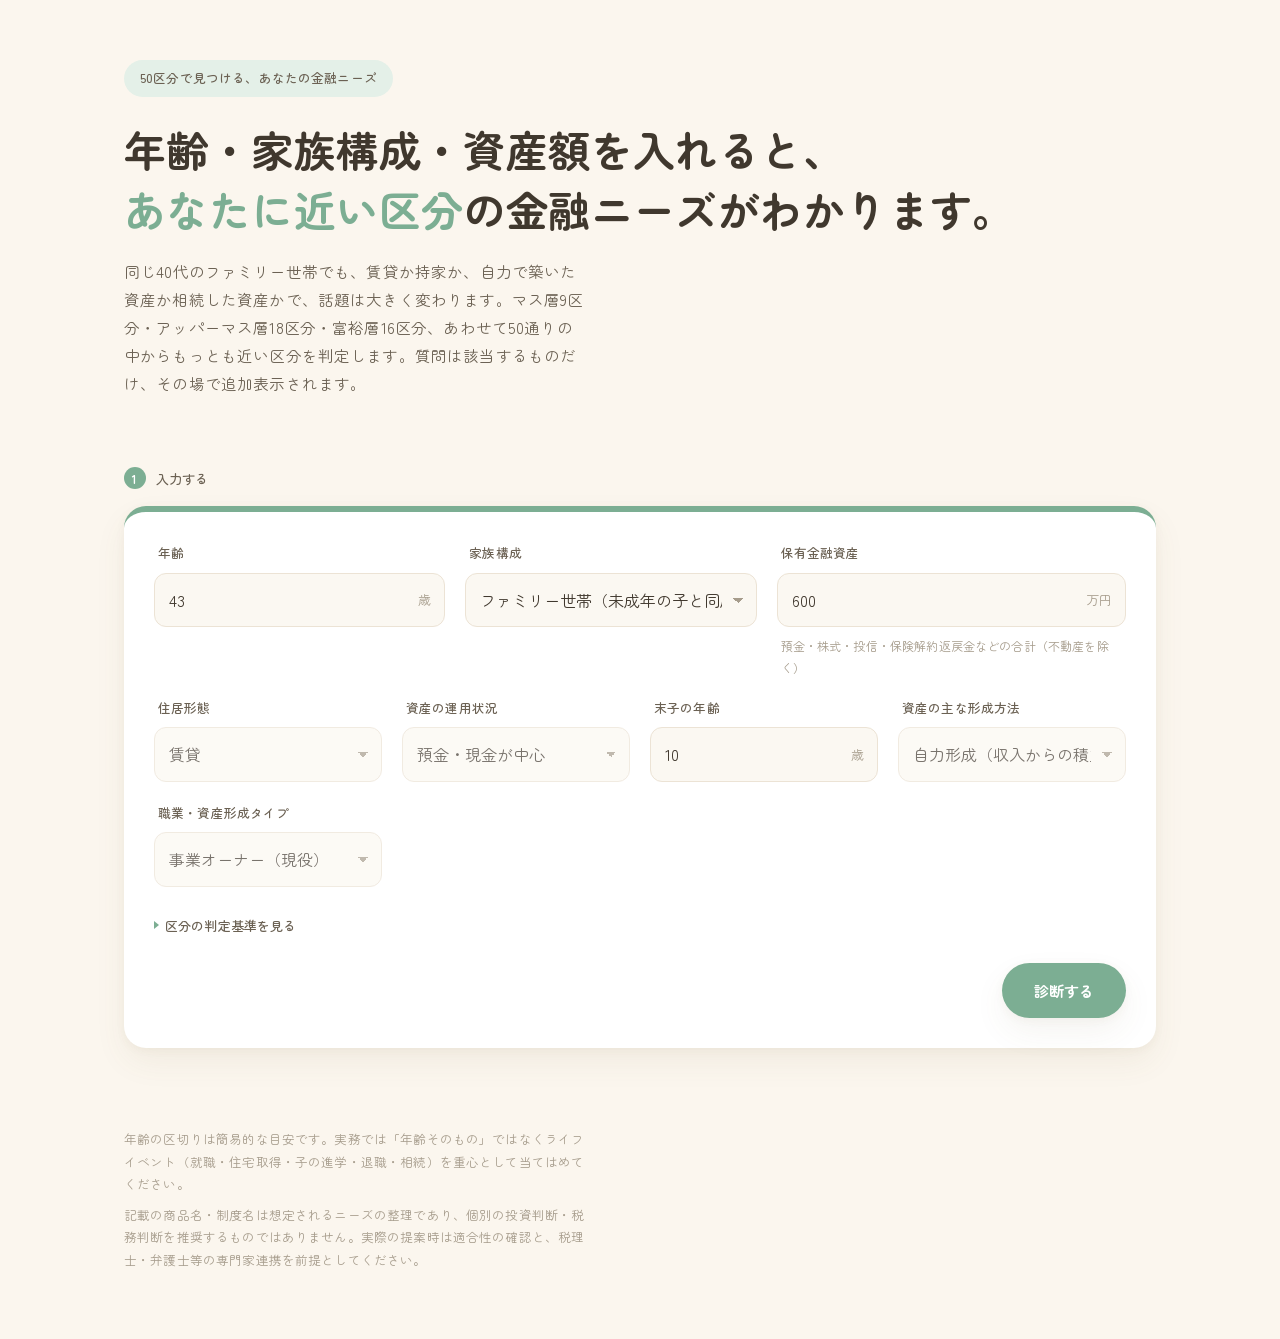
==== commit 379b97d1: "feat: 年齢・家族構成・資産額から金融ニーズを診断するアプリを50区分ロジックに拡張 添付のセグメントロジック(CSV)に基づき、マス層9/アッパーマス層18/富裕層16の計50区分に対応。 資産" ====
--- a/financial-segment-finder.html
+++ b/financial-segment-finder.html
@@ -3,7 +3,7 @@
 <head>
 <meta charset="utf-8">
 <meta name="viewport" content="width=device-width, initial-scale=1">
-<title>あなたの金融ニーズ診断 — 年齢×家族構成×資産</title>
+<title>あなたの金融ニーズ診断 — 50区分ファインダー</title>
 <link rel="preconnect" href="https://fonts.googleapis.com">
 <link rel="preconnect" href="https://fonts.gstatic.com" crossorigin>
 <link href="https://fonts.googleapis.com/css2?family=Zen+Maru+Gothic:wght@400;500;700&display=swap" rel="stylesheet">
@@ -13,14 +13,14 @@
 <div class="wrap">
 
 <header>
-  <span class="eyebrow">3つの数字でわかる、かんたん診断</span>
+  <span class="eyebrow">50区分で見つける、あなたの金融ニーズ</span>
   <h1>年齢・家族構成・資産額を入れると、<br><em class="n">あなたに近い区分</em>の金融ニーズがわかります。</h1>
-  <p class="lede">同じ40代のファミリー世帯でも、金融資産が500万円か8,000万円かで、話題は「教育ローン」から「生前贈与」へ移ります。3つの数値を入力して診断すると、あなたの課題と検討すべき金融サービスをまとめたページが表示されます。</p>
+  <p class="lede">同じ40代のファミリー世帯でも、賃貸か持家か、自力で築いた資産か相続した資産かで、話題は大きく変わります。マス層9区分・アッパーマス層18区分・富裕層16区分、あわせて50通りの中からもっとも近い区分を判定します。質問は該当するものだけ、その場で追加表示されます。</p>
 </header>
 
 <section class="form-sec">
   <p class="step-label"><span class="step-num">1</span>入力する</p>
-  <form class="form-card" action="financial-segment-result.html" method="get">
+  <form class="form-card" action="financial-segment-result.html" method="get" id="segForm">
     <div class="form-grid">
       <div class="field">
         <label for="ageInput">年齢</label>
@@ -32,9 +32,10 @@
       <div class="field">
         <label for="hhInput">家族構成</label>
         <select id="hhInput" name="hh">
-          <option value="1">単身世帯</option>
-          <option value="2">夫婦世帯（子なし／子が独立）</option>
-          <option value="3" selected>ファミリー世帯（扶養する子がいる）</option>
+          <option value="single">単身世帯</option>
+          <option value="couple">夫婦世帯</option>
+          <option value="family" selected>ファミリー世帯（未成年の子と同居）</option>
+          <option value="withchild">子と同居（成人した子と同居）</option>
         </select>
       </div>
       <div class="field">
@@ -47,31 +48,73 @@
       </div>
     </div>
 
+    <div class="form-grid cond-grid" id="condGrid">
+      <div class="field cond-field" id="housingField" hidden>
+        <label for="housingInput">住居形態</label>
+        <select id="housingInput" name="housing" disabled>
+          <option value="rent">賃貸</option>
+          <option value="own">持家</option>
+        </select>
+      </div>
+      <div class="field cond-field" id="investField" hidden>
+        <label for="investInput">資産の運用状況</label>
+        <select id="investInput" name="invest" disabled>
+          <option value="none">預金・現金が中心</option>
+          <option value="started">投資信託・株式などを運用中</option>
+        </select>
+      </div>
+      <div class="field cond-field" id="childAgeField" hidden>
+        <label for="childAgeInput">末子の年齢</label>
+        <div class="inputwrap">
+          <input type="number" id="childAgeInput" name="childAge" min="0" max="22" step="1" value="10" inputmode="numeric" disabled>
+          <span class="unit">歳</span>
+        </div>
+      </div>
+      <div class="field cond-field" id="originField" hidden>
+        <label for="originInput">資産の主な形成方法</label>
+        <select id="originInput" name="origin" disabled>
+          <option value="self">自力形成（収入からの積立・運用）</option>
+          <option value="inherit">相続・贈与による取得</option>
+        </select>
+      </div>
+      <div class="field cond-field" id="occupationField" hidden>
+        <label for="occupationInput">職業・資産形成タイプ</label>
+        <select id="occupationInput" name="occupation" disabled>
+          <option value="owner">事業オーナー（現役）</option>
+          <option value="retiredOwner">引退オーナー（事業売却・譲渡済み）</option>
+          <option value="pro">給与所得者・専門職（勤務医・役員など）</option>
+          <option value="landlord">承継・地主（地主・不動産オーナー）</option>
+        </select>
+      </div>
+    </div>
+
     <details class="legend">
       <summary>区分の判定基準を見る</summary>
       <div class="legend-grid">
         <div class="legend-col">
-          <h4>年齢</h4>
+          <h4>年齢（マス層・アッパーマス層）</h4>
           <ul>
             <li><b>若年層</b> <span>39歳以下</span></li>
-            <li><b>ミドル層</b> <span>40〜59歳</span></li>
-            <li><b>シニア層</b> <span>60歳以上</span></li>
+            <li><b>ミドル層</b> <span>40〜49歳</span></li>
+            <li><b>プレリタイア層</b> <span>50〜64歳</span></li>
+            <li><b>リタイア層</b> <span>65歳以上</span></li>
           </ul>
         </div>
         <div class="legend-col">
-          <h4>家族構成</h4>
+          <h4>年齢（富裕層）</h4>
           <ul>
-            <li><b>単身世帯</b> <span>自分ひとりの意思決定</span></li>
-            <li><b>夫婦世帯</b> <span>子なし／子独立後</span></li>
-            <li><b>ファミリー世帯</b> <span>扶養する子がいる</span></li>
+            <li><b>形成期</b> <span>〜49歳</span></li>
+            <li><b>ピーク期</b> <span>50〜59歳</span></li>
+            <li><b>承継準備期</b> <span>60〜69歳</span></li>
+            <li><b>承継実行期</b> <span>70歳以上</span></li>
           </ul>
         </div>
         <div class="legend-col">
           <h4>保有金融資産</h4>
           <ul>
-            <li><b>マス層</b> <span>3,000万円未満</span></li>
-            <li><b>アッパーマス層</b> <span>3,000万円〜1億円未満</span></li>
-            <li><b>富裕層</b> <span>1億円以上</span></li>
+            <li><b>マス層</b> <span>3,000万円未満／9区分</span></li>
+            <li><b>アッパーマス層</b> <span>3,000万円〜1億円未満／18区分</span></li>
+            <li><b>富裕層</b> <span>1億円以上／16区分</span></li>
           </ul>
         </div>
       </div>
@@ -84,10 +127,66 @@
 </section>
 
 <footer>
-  <p>年齢の区切り（40歳・60歳）は簡易的な目安です。実務では「年齢そのもの」ではなくライフイベント（就職・住宅取得・子の進学・退職・親の相続）を重心として当てはめてください。</p>
+  <p>年齢の区切りは簡易的な目安です。実務では「年齢そのもの」ではなくライフイベント（就職・住宅取得・子の進学・退職・相続）を重心として当てはめてください。</p>
   <p>記載の商品名・制度名は想定されるニーズの整理であり、個別の投資判断・税務判断を推奨するものではありません。実際の提案時は適合性の確認と、税理士・弁護士等の専門家連携を前提としてください。</p>
 </footer>
 
 </div>
+
+<script src="financial-segment-data.js"></script>
+<script>
+const ageInput=document.getElementById("ageInput");
+const hhInput=document.getElementById("hhInput");
+const assetInput=document.getElementById("assetInput");
+
+const blocks={
+  housing: document.getElementById("housingField"),
+  invest: document.getElementById("investField"),
+  childAge: document.getElementById("childAgeField"),
+  origin: document.getElementById("originField"),
+  occupation: document.getElementById("occupationField")
+};
+
+function toggle(key, show){
+  const el=blocks[key];
+  el.hidden=!show;
+  el.querySelectorAll("input,select").forEach(i=>i.disabled=!show);
+}
+
+function updateVisibility(){
+  const age=parseInt(ageInput.value,10);
+  const assets=parseFloat(assetInput.value);
+  const hh=hhInput.value;
+
+  if(!Number.isFinite(age) || !Number.isFinite(assets)){
+    Object.keys(blocks).forEach(k=>toggle(k,false));
+    return;
+  }
+
+  const tier=classifyTier(assets);
+  const notSingle = hh!=="single";
+  const isCouple = hh==="couple";
+
+  if(tier==="wealth"){
+    toggle("occupation", true);
+    toggle("housing", false);
+    toggle("invest", false);
+    toggle("childAge", false);
+    toggle("origin", false);
+    return;
+  }
+  toggle("occupation", false);
+
+  const ageBand=classifyAgeBand(age);
+
+  toggle("housing", tier==="mass" && ageBand==="young" && notSingle);
+  toggle("invest", tier==="mass" && ageBand==="young" && !notSingle);
+  toggle("childAge", tier==="mass" && ageBand==="mid" && notSingle && !isCouple);
+  toggle("origin", tier==="upper" && (ageBand==="mid"||ageBand==="pre") && notSingle);
+}
+
+[ageInput,hhInput,assetInput].forEach(el=>el.addEventListener("input",updateVisibility));
+updateVisibility();
+</script>
 </body>
 </html>
--- a/financial-segment-style.css
+++ b/financial-segment-style.css
@@ -55,6 +55,9 @@
   box-shadow:var(--shadow);border-top:6px solid var(--accent);
 }
 .form-grid{display:grid;grid-template-columns:1fr 1fr 1.2fr;gap:20px}
+.cond-grid{grid-template-columns:repeat(auto-fit,minmax(220px,1fr));margin-top:18px}
+.cond-field{animation:condIn .25s ease}
+@keyframes condIn{from{opacity:0;transform:translateY(-4px)}to{opacity:1;transform:translateY(0)}}
 .field{display:flex;flex-direction:column;gap:8px}
 .field label{font-size:12.5px;color:var(--ink-2);font-weight:500;padding-left:4px}
 .field .inputwrap{position:relative;display:flex;align-items:center}
@@ -107,7 +110,7 @@
 }
 .summary-card{background:var(--surface);border-radius:var(--r-lg);box-shadow:var(--shadow);overflow:hidden}
 .d-portrait{display:flex;flex-direction:column;align-items:center;gap:18px;padding:32px 20px 26px;background:var(--tint-soft,var(--accent-soft))}
-.d-portrait svg{width:184px;height:92px;display:block}
+.d-portrait svg{width:230px;height:auto;display:block}
 
 .result-block{margin-top:40px}
 .result-heading{font-size:20px;font-weight:700;color:var(--ink);margin:0 0 18px;display:flex;align-items:center;gap:10px}
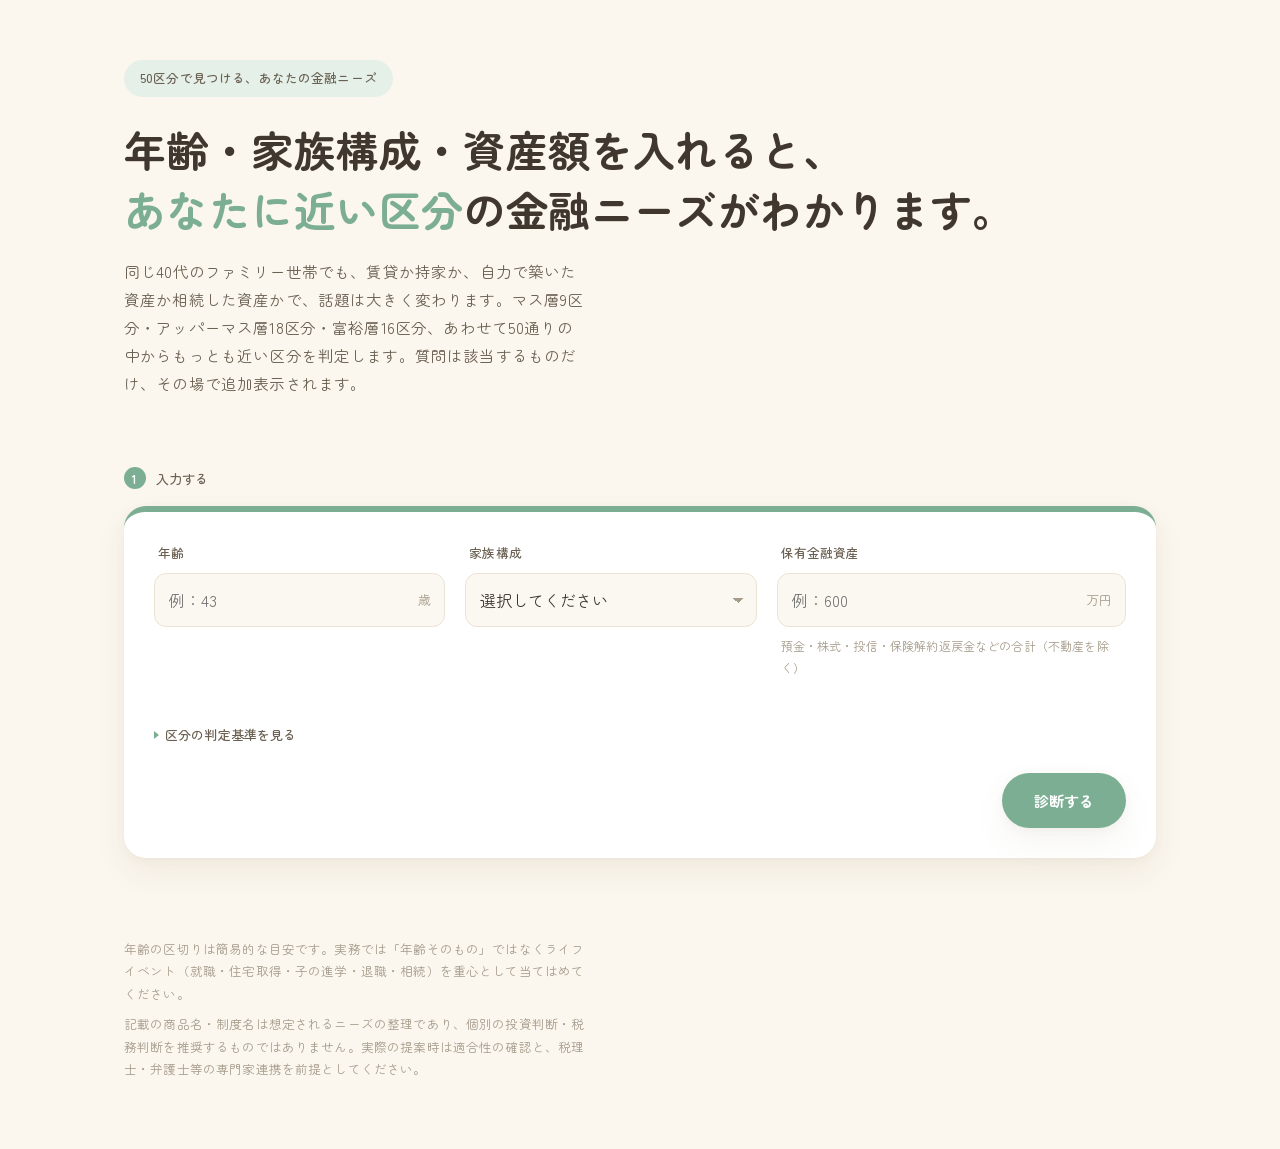
==== commit 327ae240: "feat: 50区分専用イラストへの差し替え、初期入力欄の空欄化、結果文言の変更 - 添付ファイルから各区分専用のイラスト50点を抽出してILLデータを差し替え(氏名等のキャプションは除外) - 入力" ====
--- a/financial-segment-finder.html
+++ b/financial-segment-finder.html
@@ -25,23 +25,24 @@
       <div class="field">
         <label for="ageInput">年齢</label>
         <div class="inputwrap">
-          <input type="number" id="ageInput" name="age" min="0" max="110" step="1" value="43" inputmode="numeric" required>
+          <input type="number" id="ageInput" name="age" min="0" max="110" step="1" placeholder="例：43" inputmode="numeric" required>
           <span class="unit">歳</span>
         </div>
       </div>
       <div class="field">
         <label for="hhInput">家族構成</label>
-        <select id="hhInput" name="hh">
+        <select id="hhInput" name="hh" required>
+          <option value="" selected disabled hidden>選択してください</option>
           <option value="single">単身世帯</option>
           <option value="couple">夫婦世帯</option>
-          <option value="family" selected>ファミリー世帯（未成年の子と同居）</option>
+          <option value="family">ファミリー世帯（未成年の子と同居）</option>
           <option value="withchild">子と同居（成人した子と同居）</option>
         </select>
       </div>
       <div class="field">
         <label for="assetInput">保有金融資産</label>
         <div class="inputwrap">
-          <input type="number" id="assetInput" name="assets" min="0" step="10" value="600" inputmode="numeric" required>
+          <input type="number" id="assetInput" name="assets" min="0" step="10" placeholder="例：600" inputmode="numeric" required>
           <span class="unit">万円</span>
         </div>
         <span class="hint">預金・株式・投信・保険解約返戻金などの合計（不動産を除く）</span>
@@ -51,14 +52,16 @@
     <div class="form-grid cond-grid" id="condGrid">
       <div class="field cond-field" id="housingField" hidden>
         <label for="housingInput">住居形態</label>
-        <select id="housingInput" name="housing" disabled>
+        <select id="housingInput" name="housing" disabled required>
+          <option value="" selected disabled hidden>選択してください</option>
           <option value="rent">賃貸</option>
           <option value="own">持家</option>
         </select>
       </div>
       <div class="field cond-field" id="investField" hidden>
         <label for="investInput">資産の運用状況</label>
-        <select id="investInput" name="invest" disabled>
+        <select id="investInput" name="invest" disabled required>
+          <option value="" selected disabled hidden>選択してください</option>
           <option value="none">預金・現金が中心</option>
           <option value="started">投資信託・株式などを運用中</option>
         </select>
@@ -66,20 +69,22 @@
       <div class="field cond-field" id="childAgeField" hidden>
         <label for="childAgeInput">末子の年齢</label>
         <div class="inputwrap">
-          <input type="number" id="childAgeInput" name="childAge" min="0" max="22" step="1" value="10" inputmode="numeric" disabled>
+          <input type="number" id="childAgeInput" name="childAge" min="0" max="22" step="1" placeholder="例：10" inputmode="numeric" disabled>
           <span class="unit">歳</span>
         </div>
       </div>
       <div class="field cond-field" id="originField" hidden>
         <label for="originInput">資産の主な形成方法</label>
-        <select id="originInput" name="origin" disabled>
+        <select id="originInput" name="origin" disabled required>
+          <option value="" selected disabled hidden>選択してください</option>
           <option value="self">自力形成（収入からの積立・運用）</option>
           <option value="inherit">相続・贈与による取得</option>
         </select>
       </div>
       <div class="field cond-field" id="occupationField" hidden>
         <label for="occupationInput">職業・資産形成タイプ</label>
-        <select id="occupationInput" name="occupation" disabled>
+        <select id="occupationInput" name="occupation" disabled required>
+          <option value="" selected disabled hidden>選択してください</option>
           <option value="owner">事業オーナー（現役）</option>
           <option value="retiredOwner">引退オーナー（事業売却・譲渡済み）</option>
           <option value="pro">給与所得者・専門職（勤務医・役員など）</option>
@@ -158,7 +163,7 @@
   const assets=parseFloat(assetInput.value);
   const hh=hhInput.value;
 
-  if(!Number.isFinite(age) || !Number.isFinite(assets)){
+  if(!Number.isFinite(age) || !Number.isFinite(assets) || !hh){
     Object.keys(blocks).forEach(k=>toggle(k,false));
     return;
   }
--- a/financial-segment-style.css
+++ b/financial-segment-style.css
@@ -56,9 +56,8 @@
 }
 .form-grid{display:grid;grid-template-columns:1fr 1fr 1.2fr;gap:20px}
 .cond-grid{grid-template-columns:repeat(auto-fit,minmax(220px,1fr));margin-top:18px}
-.cond-field{animation:condIn .25s ease}
-@keyframes condIn{from{opacity:0;transform:translateY(-4px)}to{opacity:1;transform:translateY(0)}}
 .field{display:flex;flex-direction:column;gap:8px}
+.field[hidden]{display:none}
 .field label{font-size:12.5px;color:var(--ink-2);font-weight:500;padding-left:4px}
 .field .inputwrap{position:relative;display:flex;align-items:center}
 .field input,.field select{
